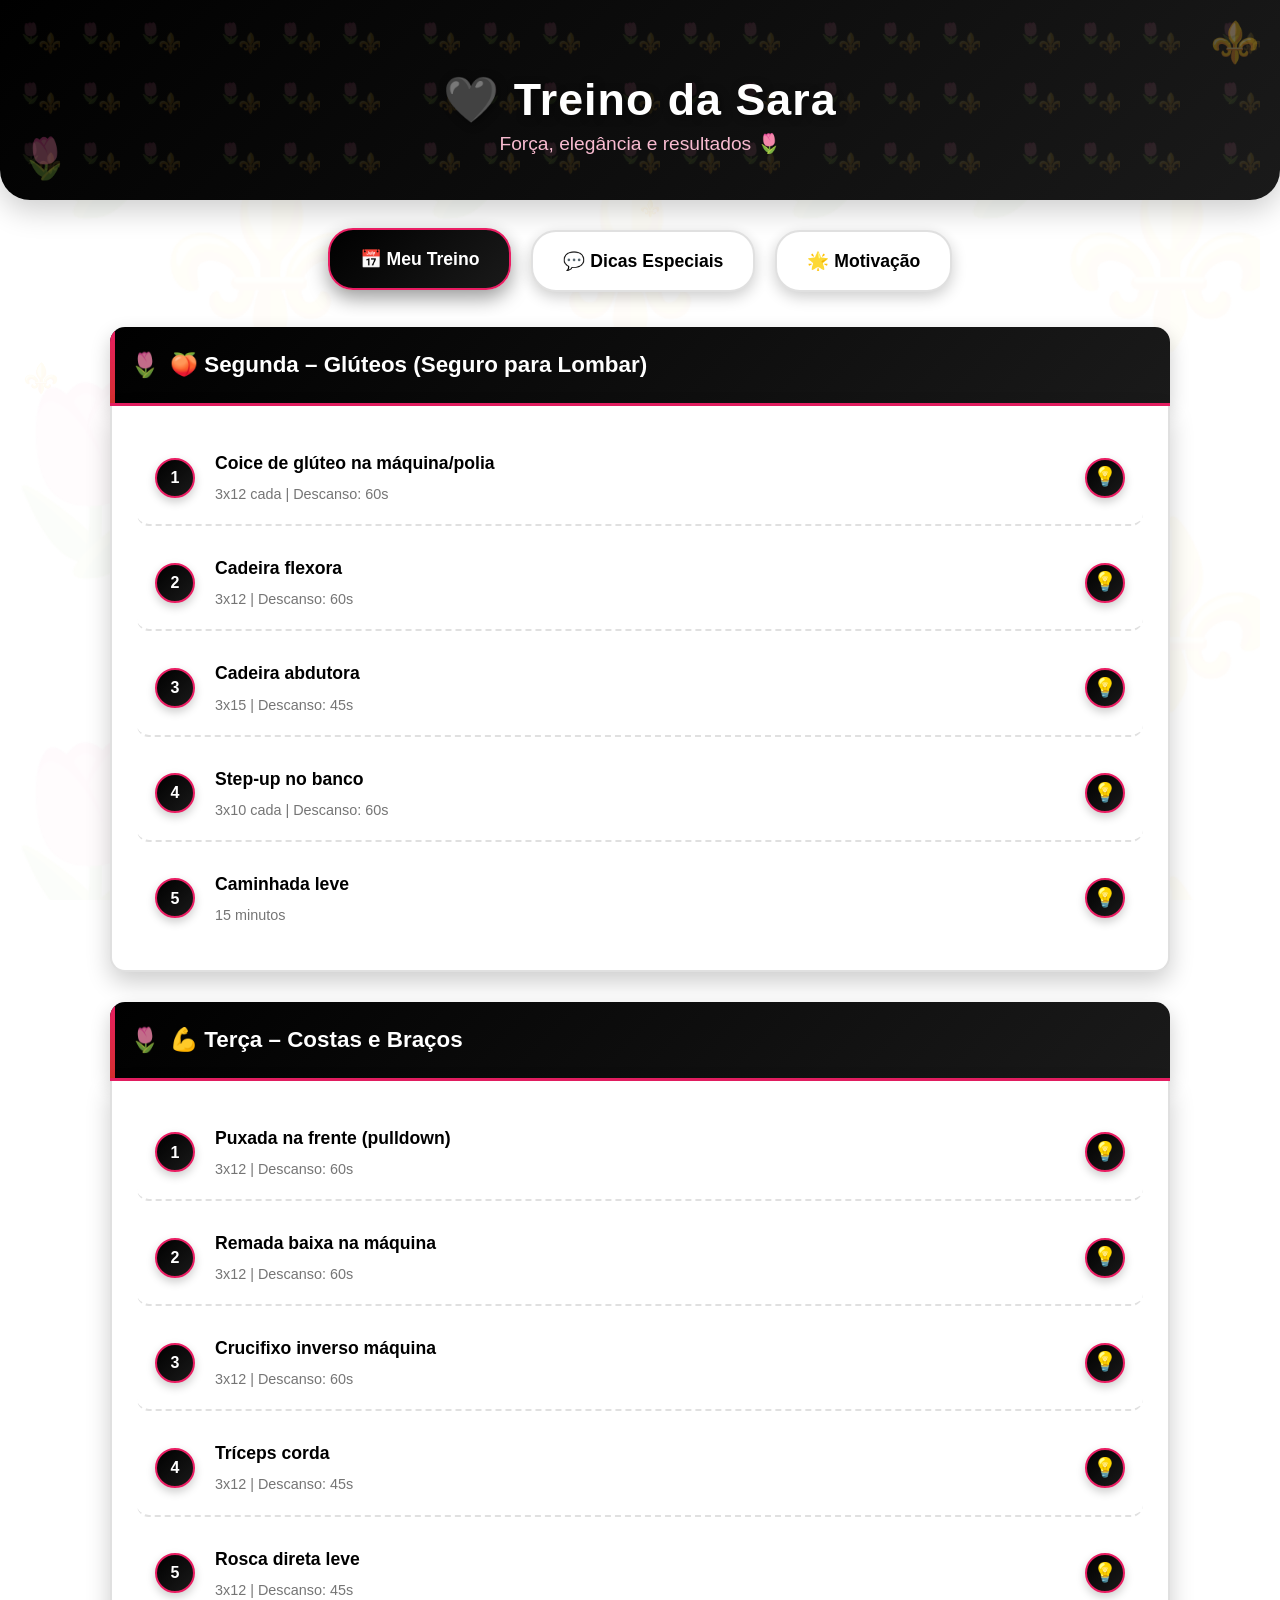
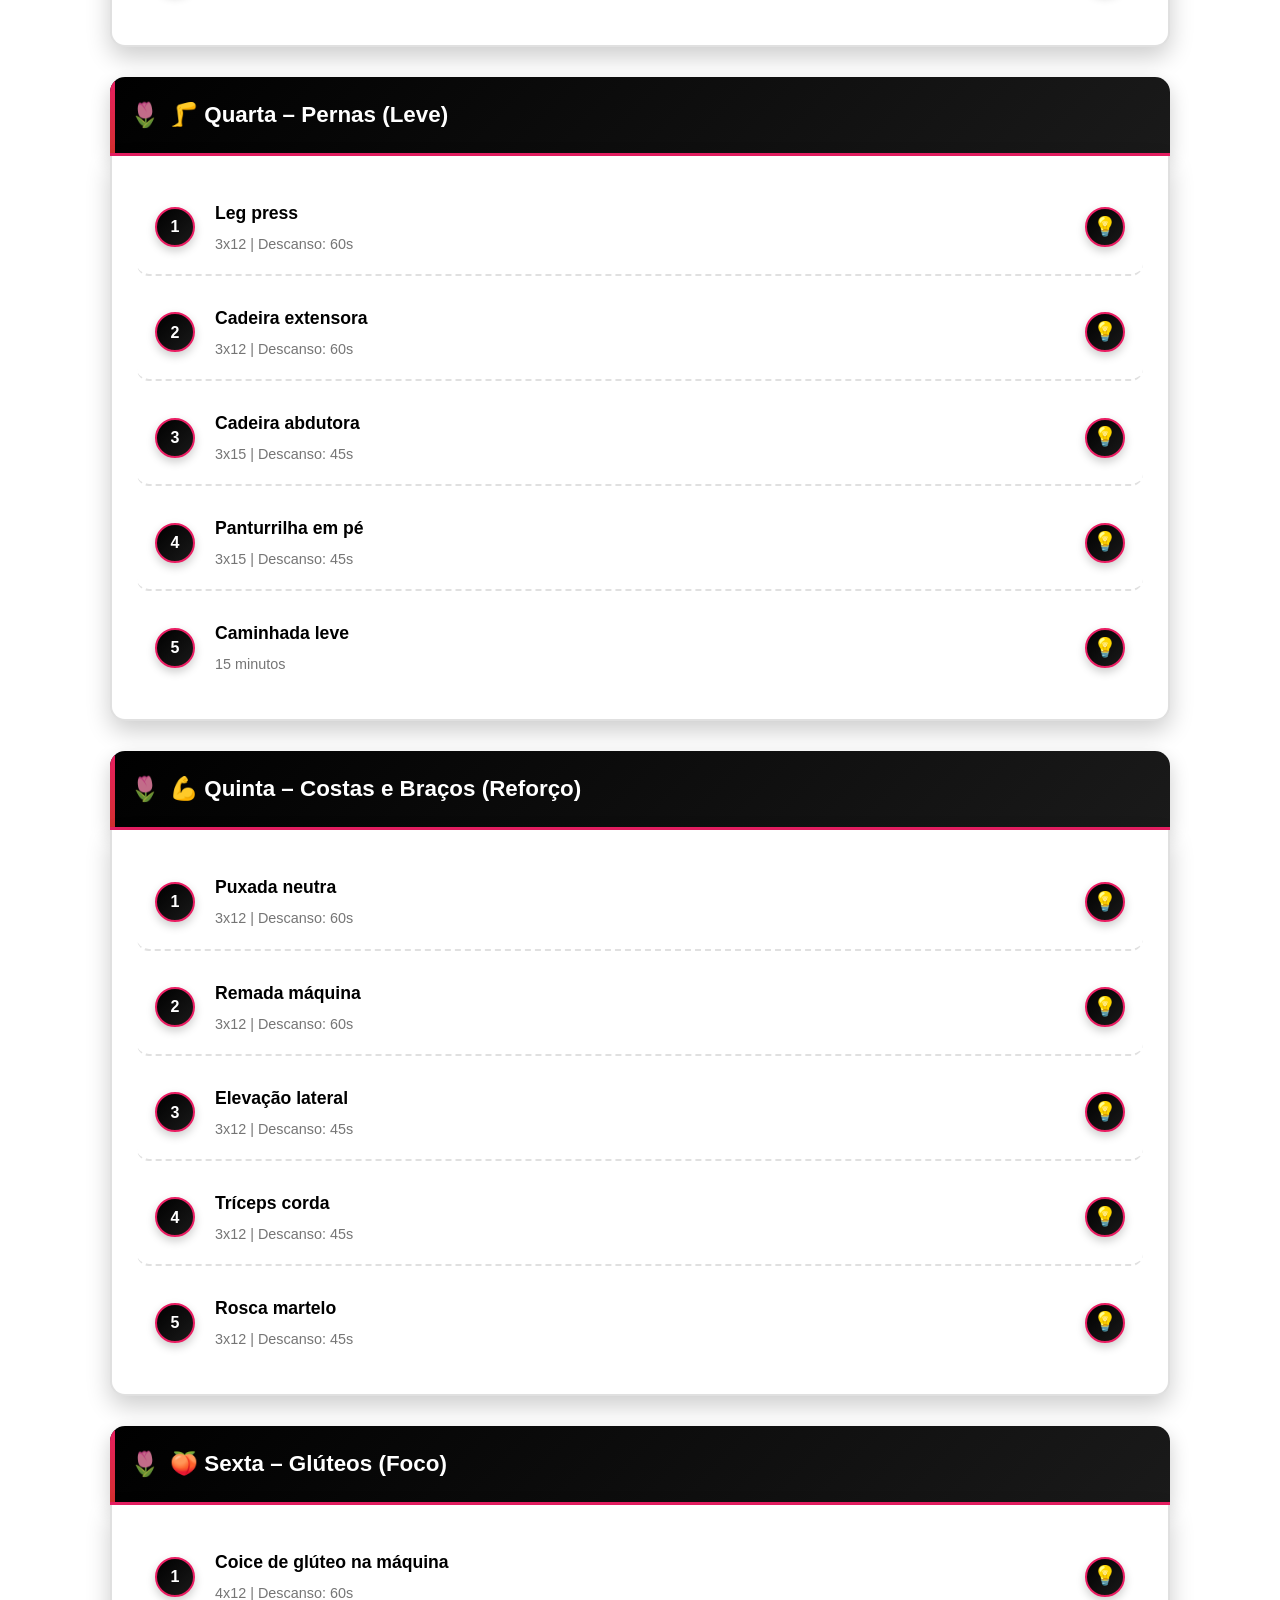
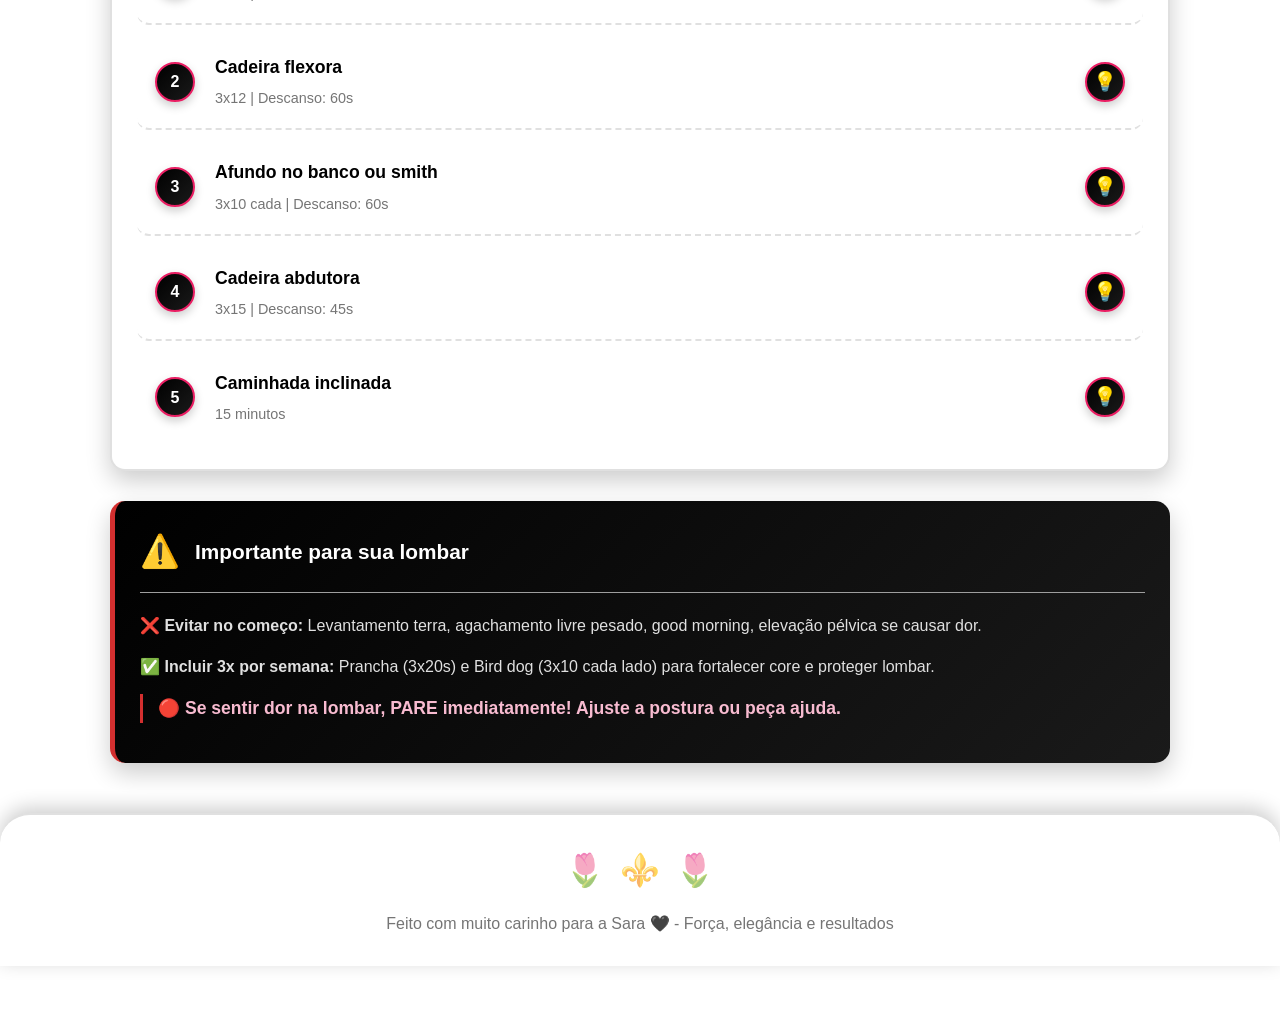
==== index.html @ 5d080634 "v" ====
<!DOCTYPE html>
<html lang="pt-br">
<head>
    <meta charset="UTF-8">
    <meta name="viewport" content="width=device-width, initial-scale=1.0, maximum-scale=1.0, user-scalable=yes">
    <title>Treino da Sara</title>
    <link rel="stylesheet" href="estilo.css">
    <link rel="manifest" href="manifest.json">
    <meta name="theme-color" content="#000000">
    <meta name="description" content="Treino personalizado para a Sara - Força, elegância e resultados">
</head>
<body class="pagina-index">
    <!-- Tela de carregamento -->
    <div id="loading-screen" class="loading">
        <div class="loading-content">
            <div class="loading-icon">🌷</div>
            <h2 class="loading-text">Carregando seu treino especial...</h2>
            <div class="loading-bar">
                <div class="loading-progress"></div>
            </div>
        </div>
    </div>

    <header>
        <div class="header-bg">
            <div class="header-overlay"></div>
            <div class="flower-decoration-left">🌷</div>
            <div class="flower-decoration-right">⚜️</div>
        </div>
        <h1>🖤 Treino da Sara</h1>
        <p class="subtitulo">Força, elegância e resultados 🌷</p>
    </header>

    <nav class="main-nav">
        <a href="index.html" class="nav-link active">📅 Meu Treino</a>
        <a href="comentarios.html" class="nav-link">💬 Dicas Especiais</a>
        <a href="motivacao.html" class="nav-link">🌟 Motivação</a>
    </nav>

    <div class="container">
        <!-- SEGUNDA - GLÚTEOS -->
        <div class="dia-treino" id="segunda">
            <div class="card-header">
                <div class="flower-small">🌷</div>
                <h2>🍑 Segunda – Glúteos (Seguro para Lombar)</h2>
            </div>
            <div class="exercicios">
                <div class="exercicio" data-exercicio="coice">
                    <span class="ordem">1</span>
                    <span class="nome">Coice de glúteo na máquina/polia<br><small>3x12 cada | Descanso: 60s</small></span>
                    <span class="dica-icon" data-dica="🔴 Empurre a perna para trás focando no glúteo. Mantenha o tronco estável e sem arquear a lombar.">💡</span>
                </div>
                <div class="exercicio" data-exercicio="flexora">
                    <span class="ordem">2</span>
                    <span class="nome">Cadeira flexora<br><small>3x12 | Descanso: 60s</small></span>
                    <span class="dica-icon" data-dica="🌷 Dobre os joelhos puxando o peso devagar. Controle na volta para sentir o posterior.">💡</span>
                </div>
                <div class="exercicio" data-exercicio="abdutora">
                    <span class="ordem">3</span>
                    <span class="nome">Cadeira abdutora<br><small>3x15 | Descanso: 45s</small></span>
                    <span class="dica-icon" data-dica="⚜️ Abra as pernas contra o peso e volte lentamente. Ótimo para o glúteo médio.">💡</span>
                </div>
                <div class="exercicio" data-exercicio="step">
                    <span class="ordem">4</span>
                    <span class="nome">Step-up no banco<br><small>3x10 cada | Descanso: 60s</small></span>
                    <span class="dica-icon" data-dica="🖤 Suba no banco com um pé, empurrando com o calcanhar. Desça com controle.">💡</span>
                </div>
                <div class="exercicio" data-exercicio="caminhada">
                    <span class="ordem">5</span>
                    <span class="nome">Caminhada leve<br><small>15 minutos</small></span>
                    <span class="dica-icon" data-dica="🌷 Caminhe em ritmo confortável para ativar circulação e finalizar o treino.">💡</span>
                </div>
            </div>
        </div>

        <!-- TERÇA - COSTAS E BRAÇOS -->
        <div class="dia-treino" id="terca">
            <div class="card-header">
                <div class="flower-small">🌷</div>
                <h2>💪 Terça – Costas e Braços</h2>
            </div>
            <div class="exercicios">
                <div class="exercicio" data-exercicio="pulldown">
                    <span class="ordem">1</span>
                    <span class="nome">Puxada na frente (pulldown)<br><small>3x12 | Descanso: 60s</small></span>
                    <span class="dica-icon" data-dica="🔴 Puxe a barra até o peito mantendo o peito aberto. Controle na subida.">💡</span>
                </div>
                <div class="exercicio" data-exercicio="remada">
                    <span class="ordem">2</span>
                    <span class="nome">Remada baixa na máquina<br><small>3x12 | Descanso: 60s</small></span>
                    <span class="dica-icon" data-dica="🌷 Puxe o cabo em direção ao abdômen mantendo as costas retas.">💡</span>
                </div>
                <div class="exercicio" data-exercicio="crucifixo">
                    <span class="ordem">3</span>
                    <span class="nome">Crucifixo inverso máquina<br><small>3x12 | Descanso: 60s</small></span>
                    <span class="dica-icon" data-dica="⚜️ Abra os braços para trás contra a máquina para ativar a parte de trás do ombro.">💡</span>
                </div>
                <div class="exercicio" data-exercicio="triceps">
                    <span class="ordem">4</span>
                    <span class="nome">Tríceps corda<br><small>3x12 | Descanso: 45s</small></span>
                    <span class="dica-icon" data-dica="🖤 Empurre a corda para baixo estendendo os braços. Cotovelos colados ao corpo.">💡</span>
                </div>
                <div class="exercicio" data-exercicio="rosca">
                    <span class="ordem">5</span>
                    <span class="nome">Rosca direta leve<br><small>3x12 | Descanso: 45s</small></span>
                    <span class="dica-icon" data-dica="🌷 Dobre os braços levantando o peso e desça devagar. Foco na contração.">💡</span>
                </div>
            </div>
        </div>

        <!-- QUARTA - PERNAS LEVE -->
        <div class="dia-treino" id="quarta">
            <div class="card-header">
                <div class="flower-small">🌷</div>
                <h2>🦵 Quarta – Pernas (Leve)</h2>
            </div>
            <div class="exercicios">
                <div class="exercicio" data-exercicio="legpress">
                    <span class="ordem">1</span>
                    <span class="nome">Leg press<br><small>3x12 | Descanso: 60s</small></span>
                    <span class="dica-icon" data-dica="🔴 Não desça até o final! Amplitude controlada protege a lombar.">💡</span>
                </div>
                <div class="exercicio" data-exercicio="extensora">
                    <span class="ordem">2</span>
                    <span class="nome">Cadeira extensora<br><small>3x12 | Descanso: 60s</small></span>
                    <span class="dica-icon" data-dica="🌷 Estenda as pernas levantando o peso e retorne devagar.">💡</span>
                </div>
                <div class="exercicio" data-exercicio="abdutora2">
                    <span class="ordem">3</span>
                    <span class="nome">Cadeira abdutora<br><small>3x15 | Descanso: 45s</small></span>
                    <span class="dica-icon" data-dica="⚜️ Reforço para glúteo médio e estabilidade do quadril.">💡</span>
                </div>
                <div class="exercicio" data-exercicio="panturrilha">
                    <span class="ordem">4</span>
                    <span class="nome">Panturrilha em pé<br><small>3x15 | Descanso: 45s</small></span>
                    <span class="dica-icon" data-dica="🖤 Suba nas pontas dos pés e desça devagar.">💡</span>
                </div>
                <div class="exercicio" data-exercicio="caminhada2">
                    <span class="ordem">5</span>
                    <span class="nome">Caminhada leve<br><small>15 minutos</small></span>
                    <span class="dica-icon" data-dica="🌷 Caminhada confortável para melhorar condicionamento.">💡</span>
                </div>
            </div>
        </div>

        <!-- QUINTA - COSTAS E BRAÇOS -->
        <div class="dia-treino" id="quinta">
            <div class="card-header">
                <div class="flower-small">🌷</div>
                <h2>💪 Quinta – Costas e Braços (Reforço)</h2>
            </div>
            <div class="exercicios">
                <div class="exercicio" data-exercicio="puxada">
                    <span class="ordem">1</span>
                    <span class="nome">Puxada neutra<br><small>3x12 | Descanso: 60s</small></span>
                    <span class="dica-icon" data-dica="🔴 Pegada neutra (palmas viradas uma para a outra). Puxe em direção ao peito.">💡</span>
                </div>
                <div class="exercicio" data-exercicio="remada2">
                    <span class="ordem">2</span>
                    <span class="nome">Remada máquina<br><small>3x12 | Descanso: 60s</small></span>
                    <span class="dica-icon" data-dica="🌷 Puxe o peso contra o peito e segure a contração por 1 segundo.">💡</span>
                </div>
                <div class="exercicio" data-exercicio="elevacao">
                    <span class="ordem">3</span>
                    <span class="nome">Elevação lateral<br><small>3x12 | Descanso: 45s</small></span>
                    <span class="dica-icon" data-dica="⚜️ Levante os braços para os lados até a altura do ombro.">💡</span>
                </div>
                <div class="exercicio" data-exercicio="triceps2">
                    <span class="ordem">4</span>
                    <span class="nome">Tríceps corda<br><small>3x12 | Descanso: 45s</small></span>
                    <span class="dica-icon" data-dica="🖤 Repetir o exercício para focar no afinamento dos braços.">💡</span>
                </div>
                <div class="exercicio" data-exercicio="martelo">
                    <span class="ordem">5</span>
                    <span class="nome">Rosca martelo<br><small>3x12 | Descanso: 45s</small></span>
                    <span class="dica-icon" data-dica="🌷 Segure os halteres como martelos (polegar para cima) e faça a rosca.">💡</span>
                </div>
            </div>
        </div>

        <!-- SEXTA - GLÚTEOS -->
        <div class="dia-treino" id="sexta">
            <div class="card-header">
                <div class="flower-small">🌷</div>
                <h2>🍑 Sexta – Glúteos (Foco)</h2>
            </div>
            <div class="exercicios">
                <div class="exercicio" data-exercicio="coice2">
                    <span class="ordem">1</span>
                    <span class="nome">Coice de glúteo na máquina<br><small>4x12 | Descanso: 60s</small></span>
                    <span class="dica-icon" data-dica="🔴 Série a mais para finalizar a semana com chave de ouro! Foco total no glúteo.">💡</span>
                </div>
                <div class="exercicio" data-exercicio="flexora2">
                    <span class="ordem">2</span>
                    <span class="nome">Cadeira flexora<br><small>3x12 | Descanso: 60s</small></span>
                    <span class="dica-icon" data-dica="🌷 Manter o trabalho de posterior para dar shape à perna.">💡</span>
                </div>
                <div class="exercicio" data-exercicio="afundo">
                    <span class="ordem">3</span>
                    <span class="nome">Afundo no banco ou smith<br><small>3x10 cada | Descanso: 60s</small></span>
                    <span class="dica-icon" data-dica="⚜️ Dê um passo à frente e desça flexionando as pernas, mantendo o tronco reto.">💡</span>
                </div>
                <div class="exercicio" data-exercicio="abdutora3">
                    <span class="ordem">4</span>
                    <span class="nome">Cadeira abdutora<br><small>3x15 | Descanso: 45s</small></span>
                    <span class="dica-icon" data-dica="🖤 Finalizar o glúteo com esse exercício de isolamento.">💡</span>
                </div>
                <div class="exercicio" data-exercicio="inclinada">
                    <span class="ordem">5</span>
                    <span class="nome">Caminhada inclinada<br><small>15 minutos</small></span>
                    <span class="dica-icon" data-dica="🌷 Caminhe na esteira com leve inclinação para ativar mais os glúteos.">💡</span>
                </div>
            </div>
        </div>

        <!-- AVISO IMPORTANTE -->
        <div class="aviso-card">
            <div class="aviso-header">
                <span class="aviso-icon">⚠️</span>
                <h3>Importante para sua lombar</h3>
            </div>
            <div class="aviso-content">
                <p><strong>❌ Evitar no começo:</strong> Levantamento terra, agachamento livre pesado, good morning, elevação pélvica se causar dor.</p>
                <p><strong>✅ Incluir 3x por semana:</strong> Prancha (3x20s) e Bird dog (3x10 cada lado) para fortalecer core e proteger lombar.</p>
                <p class="destaque">🔴 <strong>Se sentir dor na lombar, PARE imediatamente!</strong> Ajuste a postura ou peça ajuda.</p>
            </div>
        </div>
    </div>

    <footer>
        <div class="footer-flowers">
            <span>🌷</span>
            <span>⚜️</span>
            <span>🌷</span>
        </div>
        <p>Feito com muito carinho para a Sara 🖤 - Força, elegância e resultados</p>
    </footer>

    <!-- Modal para dicas -->
    <div id="dicaModal" class="modal">
        <div class="modal-content">
            <span class="close">&times;</span>
            <div class="modal-flower">🌷</div>
            <h3>💡 Dica Especial</h3>
            <p id="dicaTexto"></p>
        </div>
    </div>

    <script src="script.js"></script>
</body>
</html>
---- estilo.css ----
/* estilo.css - Tema Sara: Preto, Rosa e Vermelho com Tulipas e Lírios */
:root {
    --preto: #000000;
    --preto-suave: #1a1a1a;
    --preto-claro: #2d2d2d;
    --rosa-escuro: #c2185b;
    --rosa-medio: #e91e63;
    --rosa-claro: #f8bbd0;
    --rosa-suave: #fce4ec;
    --vermelho-escuro: #b71c1c;
    --vermelho-medio: #d32f2f;
    --vermelho-suave: #ffcdd2;
    --branco: #ffffff;
    --cinza-claro: #f5f5f5;
    --cinza-medio: #e0e0e0;
    --cinza-escuro: #9e9e9e;
    --texto: #212121;
    --texto-claro: #757575;
    --sombra-preta: rgba(0, 0, 0, 0.2);
    --sombra-rosa: rgba(233, 30, 99, 0.2);
    --sombra-vermelha: rgba(211, 47, 47, 0.2);
}

* {
    margin: 0;
    padding: 0;
    box-sizing: border-box;
    font-family: 'Segoe UI', Tahoma, Geneva, Verdana, sans-serif;
}

body {
    background-color: var(--branco);
    color: var(--texto);
    line-height: 1.6;
    padding-bottom: 60px;
    min-height: 100vh;
    position: relative;
}

/* FUNDO ESPECIAL PARA PÁGINA INDEX (Tulipas e Lírios) */
.pagina-index {
    background-image: url('data:image/svg+xml,<svg xmlns="http://www.w3.org/2000/svg" viewBox="0 0 100 100" opacity="0.03"><defs><pattern id="tulipas-lirios" x="0" y="0" width="40" height="40" patternUnits="userSpaceOnUse"><text x="10" y="20" font-size="20" fill="%23c2185b" text-anchor="middle">🌷</text><text x="30" y="35" font-size="20" fill="%23d32f2f" text-anchor="middle">⚜️</text></pattern></defs><rect width="100" height="100" fill="url(%23tulipas-lirios)"/></svg>');
    background-attachment: fixed;
}

/* FUNDO PARA PÁGINAS COMENTÁRIOS E MOTIVAÇÃO */
.pagina-comentarios, .pagina-motivacao {
    background: linear-gradient(135deg, var(--branco) 0%, var(--cinza-claro) 100%);
    position: relative;
}

.pagina-comentarios::before, .pagina-motivacao::before {
    content: '';
    position: fixed;
    top: 0;
    left: 0;
    width: 100%;
    height: 100%;
    background-image: url('data:image/svg+xml,<svg xmlns="http://www.w3.org/2000/svg" viewBox="0 0 100 100" opacity="0.02"><defs><pattern id="flores-bg" x="0" y="0" width="50" height="50" patternUnits="userSpaceOnUse"><text x="15" y="25" font-size="16" fill="%23c2185b" text-anchor="middle">🌷</text><text x="35" y="40" font-size="16" fill="%23d32f2f" text-anchor="middle">⚜️</text></pattern></defs><rect width="100" height="100" fill="url(%23flores-bg)"/></svg>');
    z-index: -1;
    pointer-events: none;
}

/* Tela de carregamento */
.loading {
    position: fixed;
    top: 0;
    left: 0;
    width: 100%;
    height: 100%;
    background: var(--preto);
    display: flex;
    justify-content: center;
    align-items: center;
    z-index: 9999;
    transition: opacity 0.5s ease;
}

.loading-content {
    text-align: center;
    max-width: 400px;
    padding: 40px 30px;
    background: var(--branco);
    border-radius: 20px;
    box-shadow: 0 20px 40px rgba(0, 0, 0, 0.3);
    margin: 20px;
    border: 2px solid var(--rosa-medio);
}

.loading-icon {
    font-size: 4rem;
    margin-bottom: 20px;
    animation: pulse 1.5s infinite;
    display: block;
    filter: drop-shadow(0 2px 4px var(--sombra-rosa));
}

.loading-text {
    color: var(--preto);
    font-size: 1.3rem;
    font-weight: 600;
    margin-bottom: 25px;
}

.loading-bar {
    width: 100%;
    height: 8px;
    background-color: var(--cinza-medio);
    border-radius: 10px;
    margin-top: 25px;
    overflow: hidden;
}

.loading-progress {
    height: 100%;
    width: 0%;
    background: linear-gradient(to right, var(--rosa-medio), var(--vermelho-medio));
    border-radius: 10px;
    animation: loading 2s ease-in-out forwards;
}

@keyframes loading {
    0% { width: 0%; }
    100% { width: 100%; }
}

@keyframes pulse {
    0% { transform: scale(1) rotate(0deg); opacity: 0.8; }
    50% { transform: scale(1.1) rotate(5deg); opacity: 1; }
    100% { transform: scale(1) rotate(0deg); opacity: 0.8; }
}

/* Header com tema preto */
header {
    position: relative;
    margin-bottom: 30px;
}

.header-bg {
    height: 200px;
    overflow: hidden;
    background: linear-gradient(135deg, var(--preto) 0%, var(--preto-suave) 100%);
    position: relative;
    border-radius: 0 0 30px 30px;
    box-shadow: 0 10px 30px var(--sombra-preta);
}

.header-overlay {
    position: absolute;
    top: 0;
    left: 0;
    width: 100%;
    height: 100%;
    background: url('data:image/svg+xml,<svg xmlns="http://www.w3.org/2000/svg" viewBox="0 0 100 100" opacity="0.1"><defs><pattern id="header-flowers" x="0" y="0" width="30" height="30" patternUnits="userSpaceOnUse"><text x="15" y="20" font-size="10" fill="%23ffffff" text-anchor="middle">🌷</text><text x="25" y="25" font-size="10" fill="%23ffffff" text-anchor="middle">⚜️</text></pattern></defs><rect width="100" height="100" fill="url(%23header-flowers)"/></svg>');
}

.flower-decoration-left {
    position: absolute;
    bottom: 10px;
    left: 20px;
    font-size: 2.5rem;
    opacity: 0.3;
    animation: floatLeft 4s ease-in-out infinite;
}

.flower-decoration-right {
    position: absolute;
    top: 10px;
    right: 20px;
    font-size: 2.5rem;
    opacity: 0.3;
    animation: floatRight 4s ease-in-out infinite;
}

@keyframes floatLeft {
    0%, 100% { transform: translateY(0) rotate(0deg); }
    50% { transform: translateY(-10px) rotate(-5deg); }
}

@keyframes floatRight {
    0%, 100% { transform: translateY(0) rotate(0deg); }
    50% { transform: translateY(-10px) rotate(5deg); }
}

h1 {
    position: absolute;
    top: 50%;
    left: 50%;
    transform: translate(-50%, -50%);
    font-size: 2.8rem;
    text-align: center;
    color: var(--branco);
    text-shadow: 2px 2px 8px rgba(0, 0, 0, 0.5);
    width: 100%;
    padding: 0 20px;
    font-weight: 700;
    letter-spacing: 1px;
}

.subtitulo {
    position: absolute;
    top: 72%;
    left: 50%;
    transform: translate(-50%, -50%);
    font-size: 1.2rem;
    text-align: center;
    color: var(--rosa-claro);
    width: 100%;
    padding: 0 20px;
    font-weight: 500;
}

/* Navegação */
.main-nav {
    display: flex;
    justify-content: center;
    margin-bottom: 35px;
    padding: 0 20px;
    gap: 20px;
    flex-wrap: wrap;
}

.nav-link {
    background: var(--branco);
    color: var(--preto);
    padding: 15px 30px;
    border-radius: 25px;
    text-decoration: none;
    font-weight: 600;
    transition: all 0.3s ease;
    border: 2px solid var(--cinza-medio);
    box-shadow: 0 5px 15px var(--sombra-preta);
    position: relative;
    overflow: hidden;
    font-size: 1.1rem;
}

.nav-link::before {
    content: '';
    position: absolute;
    top: 0;
    left: -100%;
    width: 100%;
    height: 100%;
    background: linear-gradient(90deg, transparent, var(--rosa-claro), transparent);
    transition: left 0.6s;
}

.nav-link:hover::before {
    left: 100%;
}

.nav-link.active {
    background: linear-gradient(135deg, var(--preto), var(--preto-suave));
    color: var(--branco);
    border-color: var(--rosa-medio);
    box-shadow: 0 8px 20px rgba(0, 0, 0, 0.4);
    transform: translateY(-2px);
}

.nav-link:hover {
    transform: translateY(-3px);
    box-shadow: 0 10px 25px rgba(0, 0, 0, 0.3);
    border-color: var(--rosa-medio);
}

/* Container */
.container {
    max-width: 1100px;
    margin: 0 auto;
    padding: 0 20px;
}

.dia-treino {
    margin-bottom: 30px;
    animation: fadeInUp 0.6s ease;
}

@keyframes fadeInUp {
    from {
        opacity: 0;
        transform: translateY(20px);
    }
    to {
        opacity: 1;
        transform: translateY(0);
    }
}

/* Cards com tema preto/rosa/vermelho */
.card-header {
    background: linear-gradient(135deg, var(--preto), var(--preto-suave));
    color: var(--branco);
    padding: 20px 20px 20px 60px;
    border-radius: 15px 15px 0 0;
    margin-bottom: 0;
    box-shadow: 0 8px 20px var(--sombra-preta);
    border-bottom: 3px solid var(--rosa-medio);
    position: relative;
    overflow: hidden;
}

.card-header::after {
    content: '';
    position: absolute;
    top: 0;
    left: 0;
    width: 5px;
    height: 100%;
    background: linear-gradient(to bottom, var(--rosa-medio), var(--vermelho-medio));
}

.flower-small {
    position: absolute;
    left: 20px;
    top: 50%;
    transform: translateY(-50%);
    font-size: 1.5rem;
    opacity: 0.8;
}

.card-header h2 {
    margin: 0;
    font-size: 1.4rem;
    font-weight: 700;
    color: var(--branco);
}

.exercicios {
    background: var(--branco);
    border-radius: 0 0 15px 15px;
    padding: 25px;
    box-shadow: 0 10px 25px var(--sombra-preta);
    border: 2px solid var(--cinza-medio);
    border-top: none;
    position: relative;
}

/* Exercícios */
.exercicio {
    display: flex;
    align-items: center;
    padding: 18px;
    border-bottom: 2px dashed var(--cinza-medio);
    cursor: pointer;
    transition: all 0.3s ease;
    border-radius: 12px;
    margin-bottom: 10px;
    background: var(--branco);
    position: relative;
}

.exercicio:hover {
    background: var(--cinza-claro);
    transform: translateX(8px);
    border-left: 4px solid var(--rosa-medio);
    box-shadow: 0 5px 15px var(--sombra-rosa);
}

.exercicio:last-child {
    border-bottom: none;
    margin-bottom: 0;
}

.ordem {
    background: linear-gradient(135deg, var(--preto), var(--preto-suave));
    color: var(--branco);
    width: 40px;
    height: 40px;
    border-radius: 50%;
    display: flex;
    justify-content: center;
    align-items: center;
    font-weight: bold;
    margin-right: 20px;
    flex-shrink: 0;
    font-size: 1rem;
    box-shadow: 0 4px 10px var(--sombra-preta);
    border: 2px solid var(--rosa-medio);
}

.nome {
    flex: 1;
    font-weight: 600;
    font-size: 1.1rem;
    color: var(--preto);
}

.nome small {
    color: var(--texto-claro);
    font-size: 0.9rem;
    display: block;
    margin-top: 6px;
    font-weight: 400;
}

.dica-icon {
    background: linear-gradient(135deg, var(--preto), var(--preto-suave));
    color: var(--branco);
    width: 40px;
    height: 40px;
    border-radius: 50%;
    display: flex;
    justify-content: center;
    align-items: center;
    margin-left: 15px;
    cursor: pointer;
    flex-shrink: 0;
    transition: all 0.3s ease;
    font-size: 1.2rem;
    box-shadow: 0 4px 10px var(--sombra-preta);
    border: 2px solid var(--rosa-medio);
}

.dica-icon:hover {
    background: var(--rosa-medio);
    color: var(--preto);
    transform: scale(1.1) rotate(8deg);
    box-shadow: 0 6px 15px var(--sombra-rosa);
}

/* Exercícios completos */
.exercicio.completo {
    background: linear-gradient(135deg, var(--rosa-suave), var(--cinza-claro));
    border-left: 4px solid var(--vermelho-medio);
    opacity: 0.9;
}

.exercicio.completo .ordem {
    background: linear-gradient(135deg, var(--rosa-medio), var(--vermelho-medio));
    border-color: var(--branco);
}

/* AVISO CARD */
.aviso-card {
    background: linear-gradient(135deg, var(--preto), var(--preto-suave));
    border-radius: 15px;
    padding: 25px;
    margin: 30px 0;
    box-shadow: 0 10px 25px var(--sombra-preta);
    border-left: 5px solid var(--vermelho-medio);
    color: var(--branco);
}

.aviso-header {
    display: flex;
    align-items: center;
    gap: 15px;
    margin-bottom: 20px;
    border-bottom: 1px solid var(--cinza-escuro);
    padding-bottom: 15px;
}

.aviso-icon {
    font-size: 2rem;
}

.aviso-header h3 {
    color: var(--branco);
    margin: 0;
    font-size: 1.3rem;
}

.aviso-content p {
    margin-bottom: 15px;
    color: var(--cinza-medio);
}

.aviso-content .destaque {
    color: var(--rosa-claro);
    font-weight: 600;
    font-size: 1.1rem;
    border-left: 3px solid var(--vermelho-medio);
    padding-left: 15px;
}

/* Comentários */
.comentarios-lista {
    padding: 20px;
}

.comentario-item {
    padding: 25px;
    border-bottom: 1px solid var(--cinza-medio);
    background: var(--branco);
    border-radius: 12px;
    margin-bottom: 20px;
    border-left: 4px solid var(--rosa-medio);
    transition: transform 0.3s ease, box-shadow 0.3s ease;
    box-shadow: 0 3px 10px var(--sombra-preta);
}

.comentario-item:hover {
    transform: translateY(-3px);
    box-shadow: 0 8px 20px var(--sombra-rosa);
}

.comentario-item:last-child {
    margin-bottom: 0;
}

.comentario-item h3 {
    color: var(--preto);
    margin-bottom: 15px;
    font-size: 1.3rem;
    font-weight: 700;
    border-bottom: 2px solid var(--rosa-claro);
    padding-bottom: 8px;
}

.comentario-item p {
    line-height: 1.7;
    color: var(--texto);
    font-size: 1rem;
}

.comentario-item p strong {
    color: var(--vermelho-medio);
}

.comentario-item em {
    color: var(--rosa-escuro);
    font-style: italic;
    display: block;
    margin-top: 10px;
}

/* ===== MOTIVAÇÃO ===== */
.motivacao-grid {
    display: grid;
    grid-template-columns: repeat(auto-fit, minmax(300px, 1fr));
    gap: 25px;
    margin-bottom: 40px;
}

.motivacao-card {
    background: linear-gradient(135deg, var(--branco), var(--cinza-claro));
    border-radius: 20px;
    padding: 30px 25px;
    box-shadow: 0 10px 25px var(--sombra-preta);
    border: 2px solid var(--cinza-medio);
    position: relative;
    transition: all 0.3s ease;
    overflow: hidden;
    border-top: 5px solid var(--rosa-medio);
}

.motivacao-card:hover {
    transform: translateY(-8px);
    box-shadow: 0 15px 30px var(--sombra-rosa);
    border-color: var(--rosa-medio);
}

.card-destaque {
    border-top: 5px solid var(--vermelho-medio);
    background: linear-gradient(135deg, var(--cinza-claro), var(--branco));
}

.card-icon {
    font-size: 3rem;
    text-align: center;
    margin-bottom: 20px;
    opacity: 0.9;
}

.motivacao-content {
    text-align: center;
    position: relative;
}

.motivacao-content h3 {
    color: var(--preto);
    margin-bottom: 15px;
    font-size: 1.4rem;
    font-weight: 700;
}

.motivacao-content p {
    color: var(--texto);
    line-height: 1.7;
    font-size: 1rem;
    margin-bottom: 20px;
}

.motivacao-flower {
    font-size: 1.8rem;
    opacity: 0.7;
    animation: gentlePulse 3s ease-in-out infinite;
}

@keyframes gentlePulse {
    0%, 100% { transform: scale(1) rotate(0deg); opacity: 0.7; }
    50% { transform: scale(1.1) rotate(5deg); opacity: 1; }
}

/* Frase do Dia */
.frase-diaria {
    background: linear-gradient(135deg, var(--preto), var(--preto-suave));
    border-radius: 20px;
    margin-bottom: 40px;
    box-shadow: 0 10px 30px var(--sombra-preta);
    overflow: hidden;
}

.frase-header {
    background: rgba(255, 255, 255, 0.1);
    padding: 20px;
    position: relative;
    display: flex;
    align-items: center;
    gap: 15px;
    border-bottom: 1px solid var(--cinza-escuro);
}

.frase-header h2 {
    color: var(--branco);
    margin: 0;
    font-size: 1.5rem;
    font-weight: 700;
}

.frase-content {
    padding: 40px 30px;
    text-align: center;
}

#fraseAtual {
    color: var(--branco);
    font-size: 1.4rem;
    font-weight: 500;
    line-height: 1.6;
    margin-bottom: 25px;
    text-shadow: 0 2px 4px rgba(0, 0, 0, 0.3);
    font-style: italic;
}

.btn-nova-frase {
    background: linear-gradient(135deg, var(--rosa-medio), var(--vermelho-medio));
    color: var(--branco);
    border: none;
    padding: 12px 25px;
    border-radius: 25px;
    font-weight: 600;
    font-size: 1rem;
    cursor: pointer;
    transition: all 0.3s ease;
    box-shadow: 0 4px 15px rgba(0, 0, 0, 0.3);
}

.btn-nova-frase:hover {
    transform: translateY(-2px);
    box-shadow: 0 6px 20px rgba(0, 0, 0, 0.4);
    background: linear-gradient(135deg, var(--vermelho-medio), var(--rosa-medio));
}

/* Contador Motivacional */
.contador-motivacional {
    background: var(--branco);
    border-radius: 20px;
    padding: 30px;
    box-shadow: 0 10px 25px var(--sombra-preta);
    border: 2px solid var(--cinza-medio);
    margin-bottom: 30px;
}

.contador-header {
    display: flex;
    align-items: center;
    gap: 15px;
    margin-bottom: 30px;
    padding-bottom: 15px;
    border-bottom: 2px solid var(--rosa-claro);
}

.contador-header h2 {
    color: var(--preto);
    margin: 0;
    font-size: 1.5rem;
    font-weight: 700;
}

.contador-content {
    display: grid;
    grid-template-columns: repeat(auto-fit, minmax(180px, 1fr));
    gap: 20px;
}

.contador-item {
    text-align: center;
    padding: 20px;
    background: var(--cinza-claro);
    border-radius: 15px;
    border: 1px solid var(--cinza-medio);
}

.contador-numero {
    display: block;
    font-size: 2.5rem;
    font-weight: 800;
    color: var(--vermelho-medio);
    margin-bottom: 8px;
}

.contador-texto {
    color: var(--texto-claro);
    font-weight: 500;
    font-size: 0.95rem;
}

/* Lembrete Especial */
.lembrete-card {
    background: linear-gradient(135deg, var(--branco), var(--cinza-claro));
    border-radius: 20px;
    padding: 30px;
    box-shadow: 0 10px 25px var(--sombra-preta);
    border: 2px solid var(--rosa-medio);
    margin: 40px 0;
    text-align: center;
}

.lembrete-header {
    display: flex;
    justify-content: center;
    gap: 20px;
    margin-bottom: 20px;
    font-size: 2rem;
}

.lembrete-content h3 {
    color: var(--preto);
    margin-bottom: 15px;
    font-size: 1.5rem;
}

.lembrete-content p {
    color: var(--texto);
    line-height: 1.8;
    font-size: 1.1rem;
    max-width: 800px;
    margin: 0 auto 15px;
}

.lembrete-assinatura {
    color: var(--rosa-escuro);
    font-style: italic;
    margin-top: 20px;
}

/* Modal */
.modal {
    display: none;
    position: fixed;
    z-index: 1000;
    left: 0;
    top: 0;
    width: 100%;
    height: 100%;
    background-color: rgba(0, 0, 0, 0.7);
    backdrop-filter: blur(5px);
}

.modal-content {
    background: linear-gradient(135deg, var(--branco), var(--cinza-claro));
    margin: 10% auto;
    padding: 30px;
    border: 3px solid var(--rosa-medio);
    border-radius: 20px;
    width: 90%;
    max-width: 500px;
    position: relative;
    box-shadow: 0 15px 40px rgba(0, 0, 0, 0.4);
    animation: modalSlideIn 0.3s ease;
}

@keyframes modalSlideIn {
    from {
        opacity: 0;
        transform: translateY(-50px) scale(0.9);
    }
    to {
        opacity: 1;
        transform: translateY(0) scale(1);
    }
}

.close {
    color: var(--cinza-escuro);
    float: right;
    font-size: 32px;
    font-weight: bold;
    cursor: pointer;
    line-height: 1;
    transition: color 0.3s ease;
    position: absolute;
    top: 15px;
    right: 20px;
}

.close:hover {
    color: var(--vermelho-medio);
}

.modal-flower {
    font-size: 2.5rem;
    text-align: center;
    margin-bottom: 15px;
    opacity: 0.8;
}

#dicaTexto {
    margin-top: 15px;
    line-height: 1.6;
    color: var(--texto);
    font-size: 1.1rem;
    padding: 15px;
    background: var(--branco);
    border-radius: 12px;
    border-left: 4px solid var(--rosa-medio);
    box-shadow: 0 3px 10px var(--sombra-rosa);
}

/* Footer */
footer {
    text-align: center;
    padding: 30px;
    margin-top: 50px;
    color: var(--texto-claro);
    font-weight: 500;
    border-top: 2px solid var(--cinza-medio);
    background: var(--branco);
    border-radius: 30px 30px 0 0;
    box-shadow: 0 -5px 20px var(--sombra-preta);
    position: relative;
}

.footer-flowers {
    display: flex;
    justify-content: center;
    gap: 15px;
    margin-bottom: 15px;
    font-size: 2rem;
    opacity: 0.7;
    animation: gentlePulse 4s ease-in-out infinite;
}

/* Scrollbar personalizada */
::-webkit-scrollbar {
    width: 10px;
}

::-webkit-scrollbar-track {
    background: var(--cinza-claro);
}

::-webkit-scrollbar-thumb {
    background: linear-gradient(135deg, var(--preto), var(--preto-suave));
    border-radius: 5px;
}

::-webkit-scrollbar-thumb:hover {
    background: linear-gradient(135deg, var(--rosa-medio), var(--vermelho-medio));
}

/* Seleção de texto */
::selection {
    background: var(--rosa-medio);
    color: var(--branco);
}

::-moz-selection {
    background: var(--rosa-medio);
    color: var(--branco);
}

/* ===== RESPONSIVIDADE ===== */
@media (max-width: 768px) {
    .header-bg {
        height: 160px;
    }
    
    h1 {
        font-size: 2.2rem;
    }
    
    .subtitulo {
        font-size: 1rem;
        top: 75%;
    }
    
    .main-nav {
        flex-direction: column;
        align-items: center;
        gap: 12px;
    }
    
    .nav-link {
        width: 90%;
        text-align: center;
        padding: 12px 20px;
        font-size: 1rem;
    }
    
    .exercicio {
        flex-direction: column;
        align-items: flex-start;
        padding: 15px;
    }
    
    .ordem {
        margin-bottom: 10px;
        width: 35px;
        height: 35px;
        font-size: 0.9rem;
    }
    
    .nome {
        font-size: 1rem;
        margin-bottom: 10px;
    }
    
    .dica-icon {
        align-self: flex-end;
        margin-top: 5px;
        width: 35px;
        height: 35px;
    }
    
    .card-header {
        padding: 15px 15px 15px 50px;
    }
    
    .card-header h2 {
        font-size: 1.2rem;
    }
    
    .flower-small {
        left: 15px;
        font-size: 1.3rem;
    }
    
    .flower-decoration-left, .flower-decoration-right {
        font-size: 2rem;
    }
    
    .motivacao-grid {
        grid-template-columns: 1fr;
    }
    
    .frase-content {
        padding: 30px 20px;
    }
    
    #fraseAtual {
        font-size: 1.2rem;
    }
    
    .contador-content {
        grid-template-columns: 1fr;
    }
    
    .contador-numero {
        font-size: 2rem;
    }
    
    .modal-content {
        width: 95%;
        margin: 20% auto;
        padding: 20px;
    }
    
    .loading-content {
        padding: 30px 20px;
        margin: 15px;
    }
    
    .loading-icon {
        font-size: 3rem;
    }
    
    .comentario-item {
        padding: 20px;
    }
    
    .comentario-item h3 {
        font-size: 1.2rem;
    }
    
    .aviso-card {
        padding: 20px;
    }
    
    .aviso-header h3 {
        font-size: 1.2rem;
    }
}

@media (max-width: 480px) {
    .header-bg {
        height: 140px;
    }
    
    h1 {
        font-size: 1.8rem;
    }
    
    .subtitulo {
        font-size: 0.9rem;
        top: 78%;
    }
    
    .nav-link {
        padding: 10px 15px;
        font-size: 0.95rem;
    }
    
    .ordem {
        width: 30px;
        height: 30px;
        font-size: 0.8rem;
    }
    
    .dica-icon {
        width: 30px;
        height: 30px;
        font-size: 1rem;
    }
    
    .card-header h2 {
        font-size: 1.1rem;
    }
    
    .motivacao-card {
        padding: 25px 20px;
    }
    
    .motivacao-content h3 {
        font-size: 1.3rem;
    }
    
    .btn-nova-frase {
        padding: 10px 20px;
        font-size: 0.95rem;
    }
    
    .contador-item {
        padding: 15px;
    }
    
    .contador-numero {
        font-size: 1.8rem;
    }
    
    .lembrete-content p {
        font-size: 1rem;
    }
}
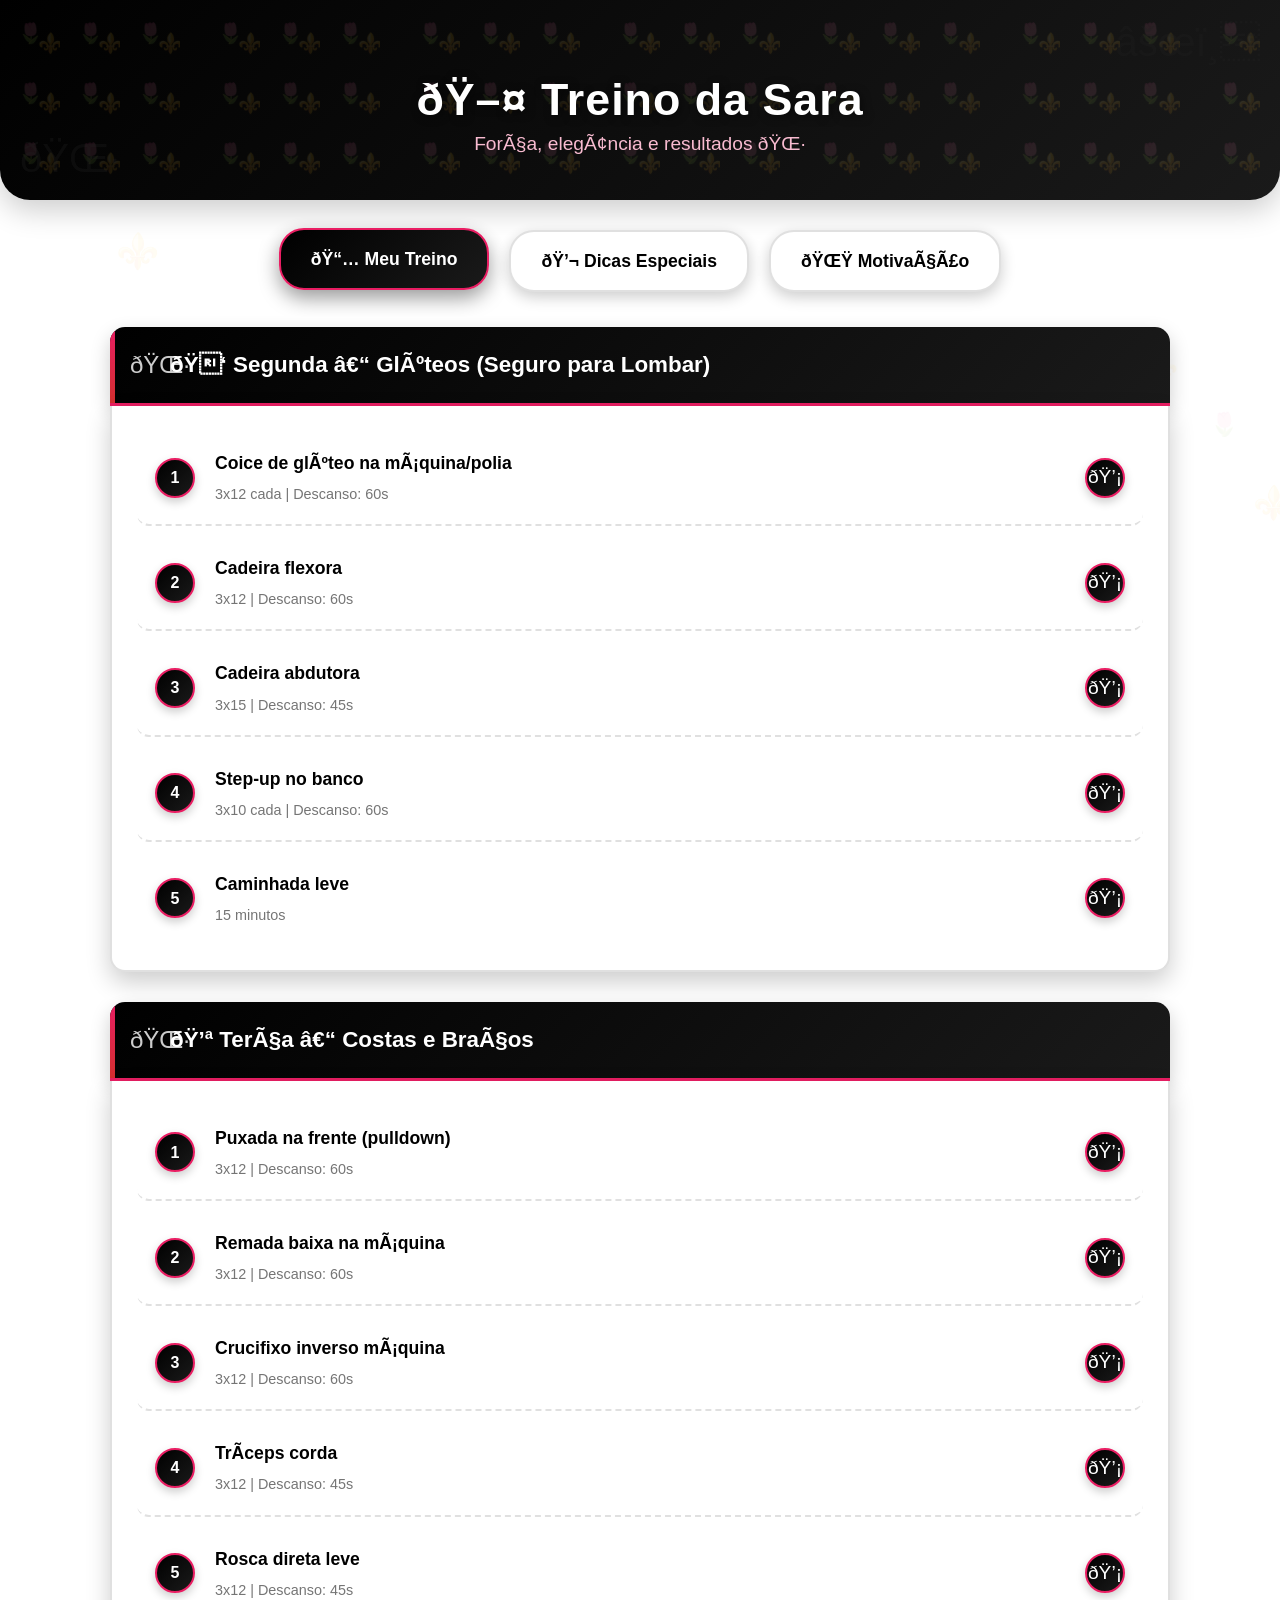
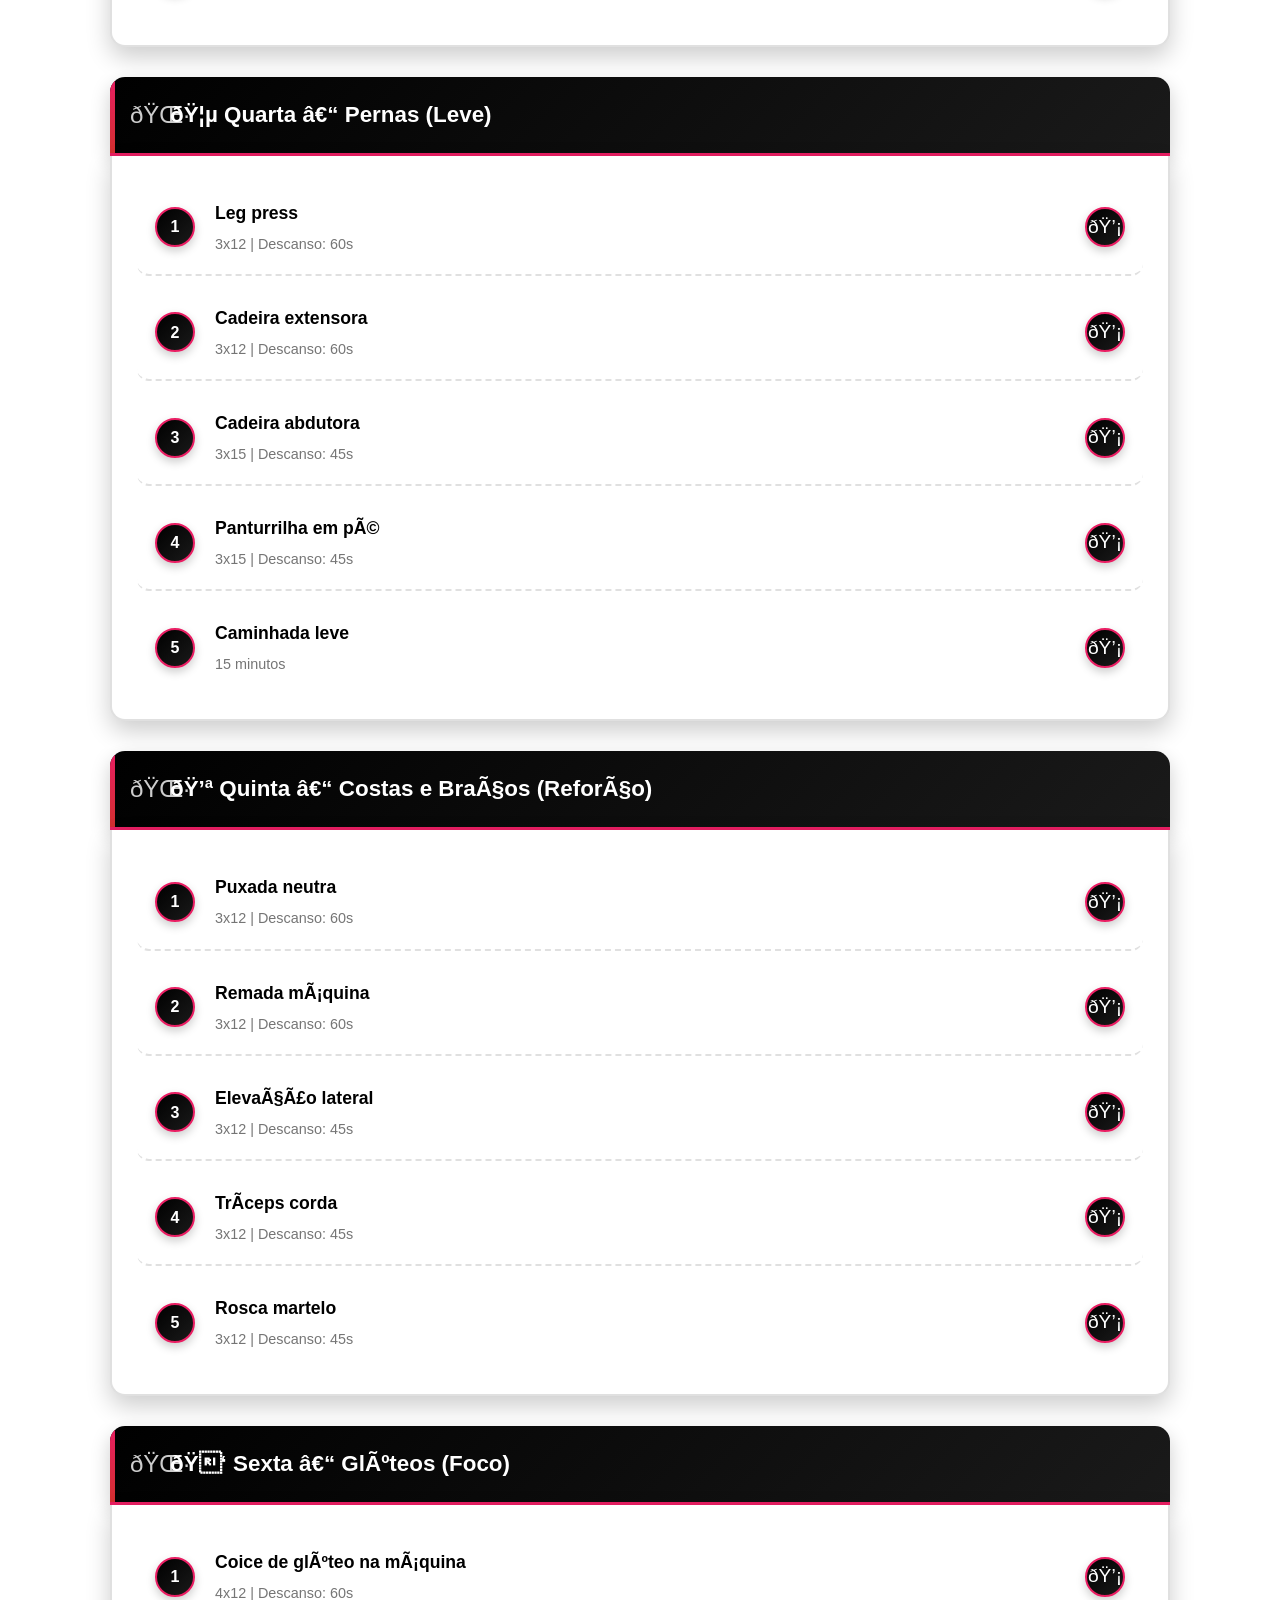
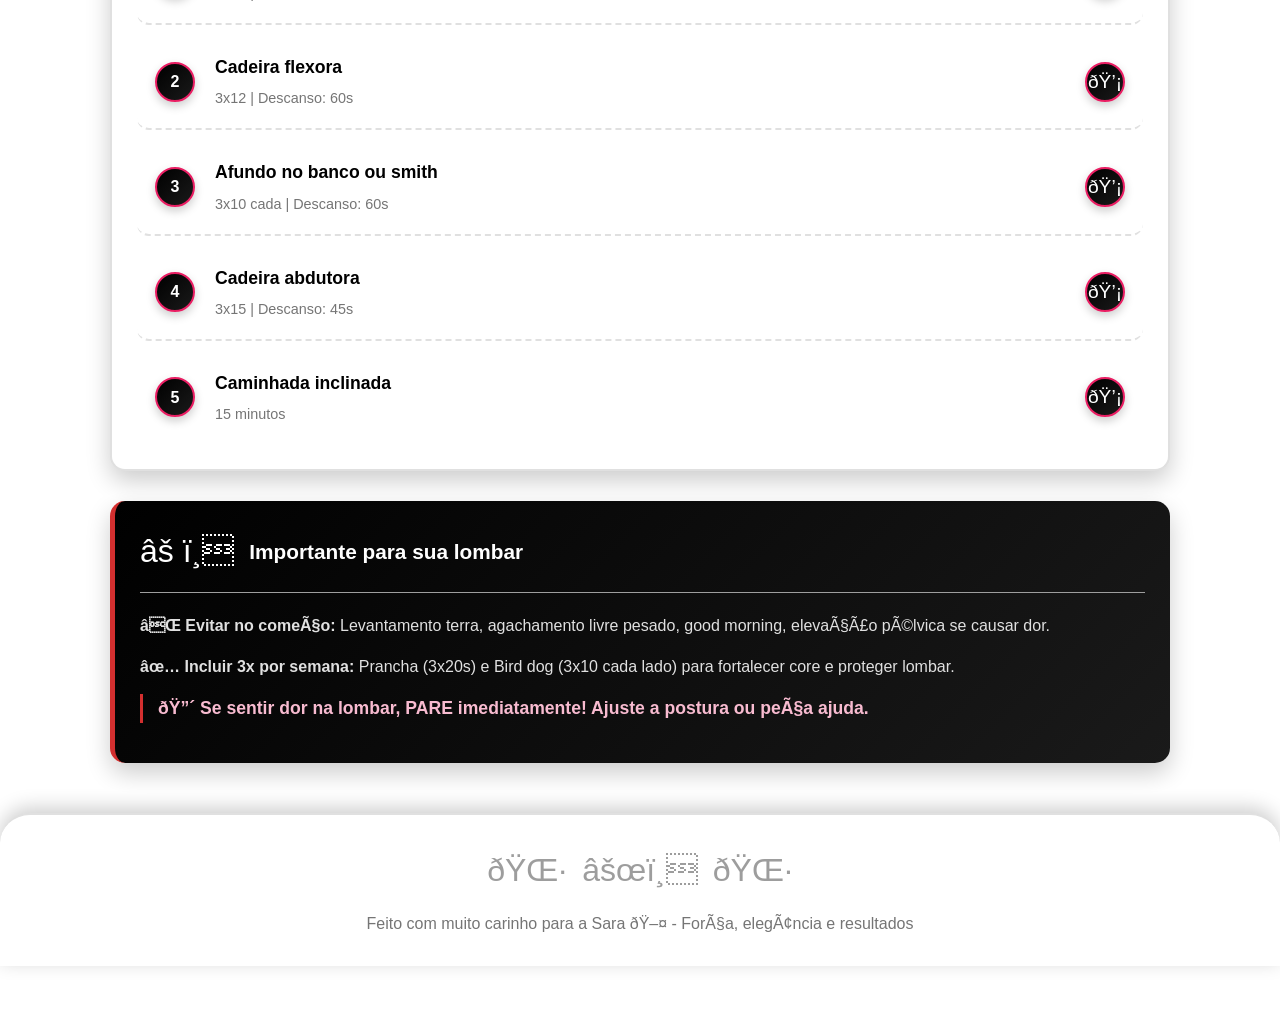
==== commit 8f009e42: "Update index.html" ====
--- a/index.html
+++ b/index.html
@@ -1,6 +1,9 @@
 <!DOCTYPE html>
 <html lang="pt-br">
 <head>
+    <link rel="apple-touch-icon" href="/Treino_Sarah/icons/icon-192x192.png">
+    <link rel="icon" type="image/png" sizes="192x192" href="/Treino_Sarah/icons/icon-192x192.png">
+    <link rel="icon" type="image/png" sizes="512x512" href="/Treino_Sarah/icons/icon-512x512.png"
     <meta charset="UTF-8">
     <meta name="viewport" content="width=device-width, initial-scale=1.0, maximum-scale=1.0, user-scalable=yes">
     <title>Treino da Sara</title>
@@ -248,4 +251,5 @@
 
     <script src="script.js"></script>
 </body>
-</html>+
+</html>
--- a/estilo.css
+++ b/estilo.css
@@ -37,10 +37,29 @@
     position: relative;
 }
 
-/* FUNDO ESPECIAL PARA PÁGINA INDEX (Tulipas e Lírios) */
+/* FUNDO COM IMAGENS REAIS PARA PÁGINA INDEX */
 .pagina-index {
-    background-image: url('data:image/svg+xml,<svg xmlns="http://www.w3.org/2000/svg" viewBox="0 0 100 100" opacity="0.03"><defs><pattern id="tulipas-lirios" x="0" y="0" width="40" height="40" patternUnits="userSpaceOnUse"><text x="10" y="20" font-size="20" fill="%23c2185b" text-anchor="middle">🌷</text><text x="30" y="35" font-size="20" fill="%23d32f2f" text-anchor="middle">⚜️</text></pattern></defs><rect width="100" height="100" fill="url(%23tulipas-lirios)"/></svg>');
+    background-image: url('imagens/tulipas-bg.jpg'), url('imagens/lirios-bg.jpg');
+    background-position: center, center;
+    background-repeat: repeat, repeat;
+    background-size: 300px, 300px;
+    background-blend-mode: overlay;
     background-attachment: fixed;
+    background-color: var(--branco);
+    position: relative;
+}
+
+/* Overlay escuro para as imagens não atrapalharem a leitura */
+.pagina-index::before {
+    content: '';
+    position: fixed;
+    top: 0;
+    left: 0;
+    width: 100%;
+    height: 100%;
+    background-color: rgba(255, 255, 255, 0.92);
+    z-index: -1;
+    pointer-events: none;
 }
 
 /* FUNDO PARA PÁGINAS COMENTÁRIOS E MOTIVAÇÃO */
@@ -56,7 +75,12 @@
     left: 0;
     width: 100%;
     height: 100%;
-    background-image: url('data:image/svg+xml,<svg xmlns="http://www.w3.org/2000/svg" viewBox="0 0 100 100" opacity="0.02"><defs><pattern id="flores-bg" x="0" y="0" width="50" height="50" patternUnits="userSpaceOnUse"><text x="15" y="25" font-size="16" fill="%23c2185b" text-anchor="middle">🌷</text><text x="35" y="40" font-size="16" fill="%23d32f2f" text-anchor="middle">⚜️</text></pattern></defs><rect width="100" height="100" fill="url(%23flores-bg)"/></svg>');
+    background-image: url('imagens/tulipas-bg.jpg'), url('imagens/lirios-bg.jpg');
+    background-position: center, center;
+    background-repeat: repeat, repeat;
+    background-size: 200px, 200px;
+    background-blend-mode: overlay;
+    opacity: 0.08;
     z-index: -1;
     pointer-events: none;
 }
@@ -1053,4 +1077,4 @@
     .lembrete-content p {
         font-size: 1rem;
     }
-}+}
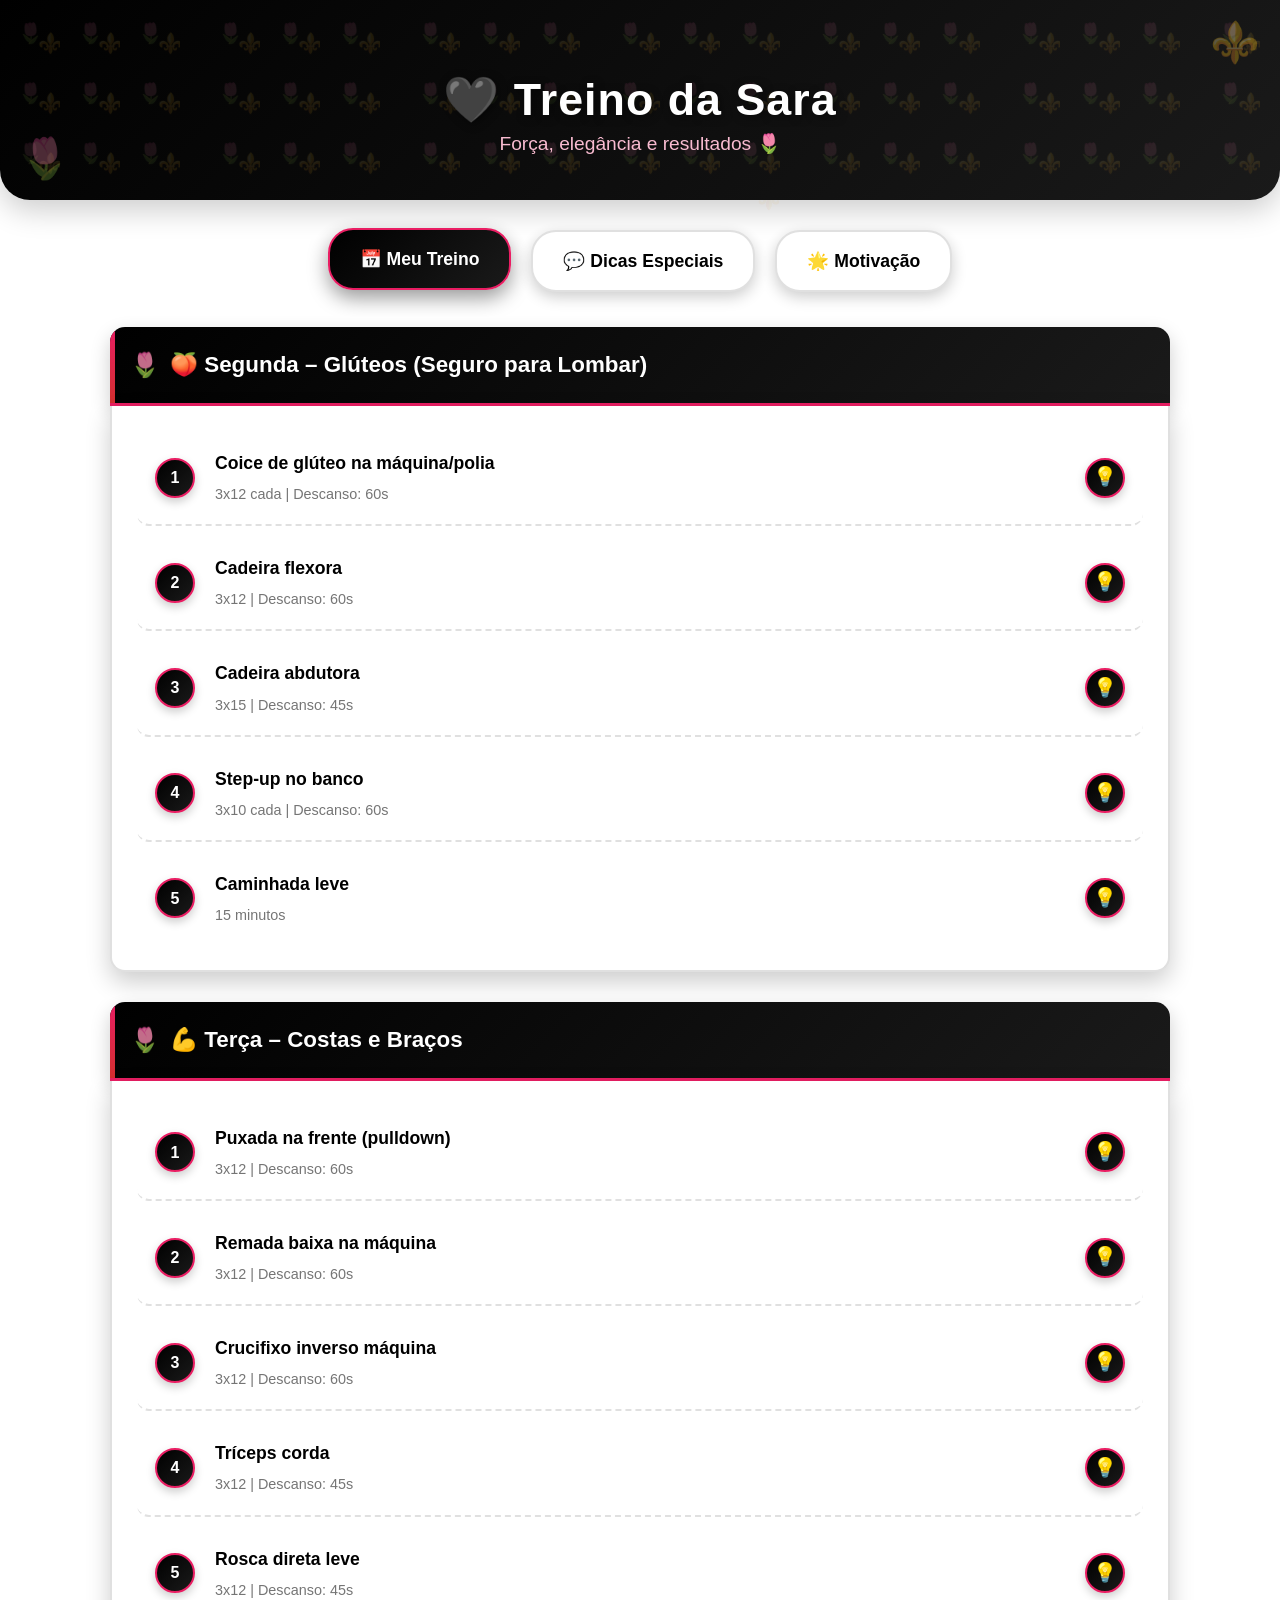
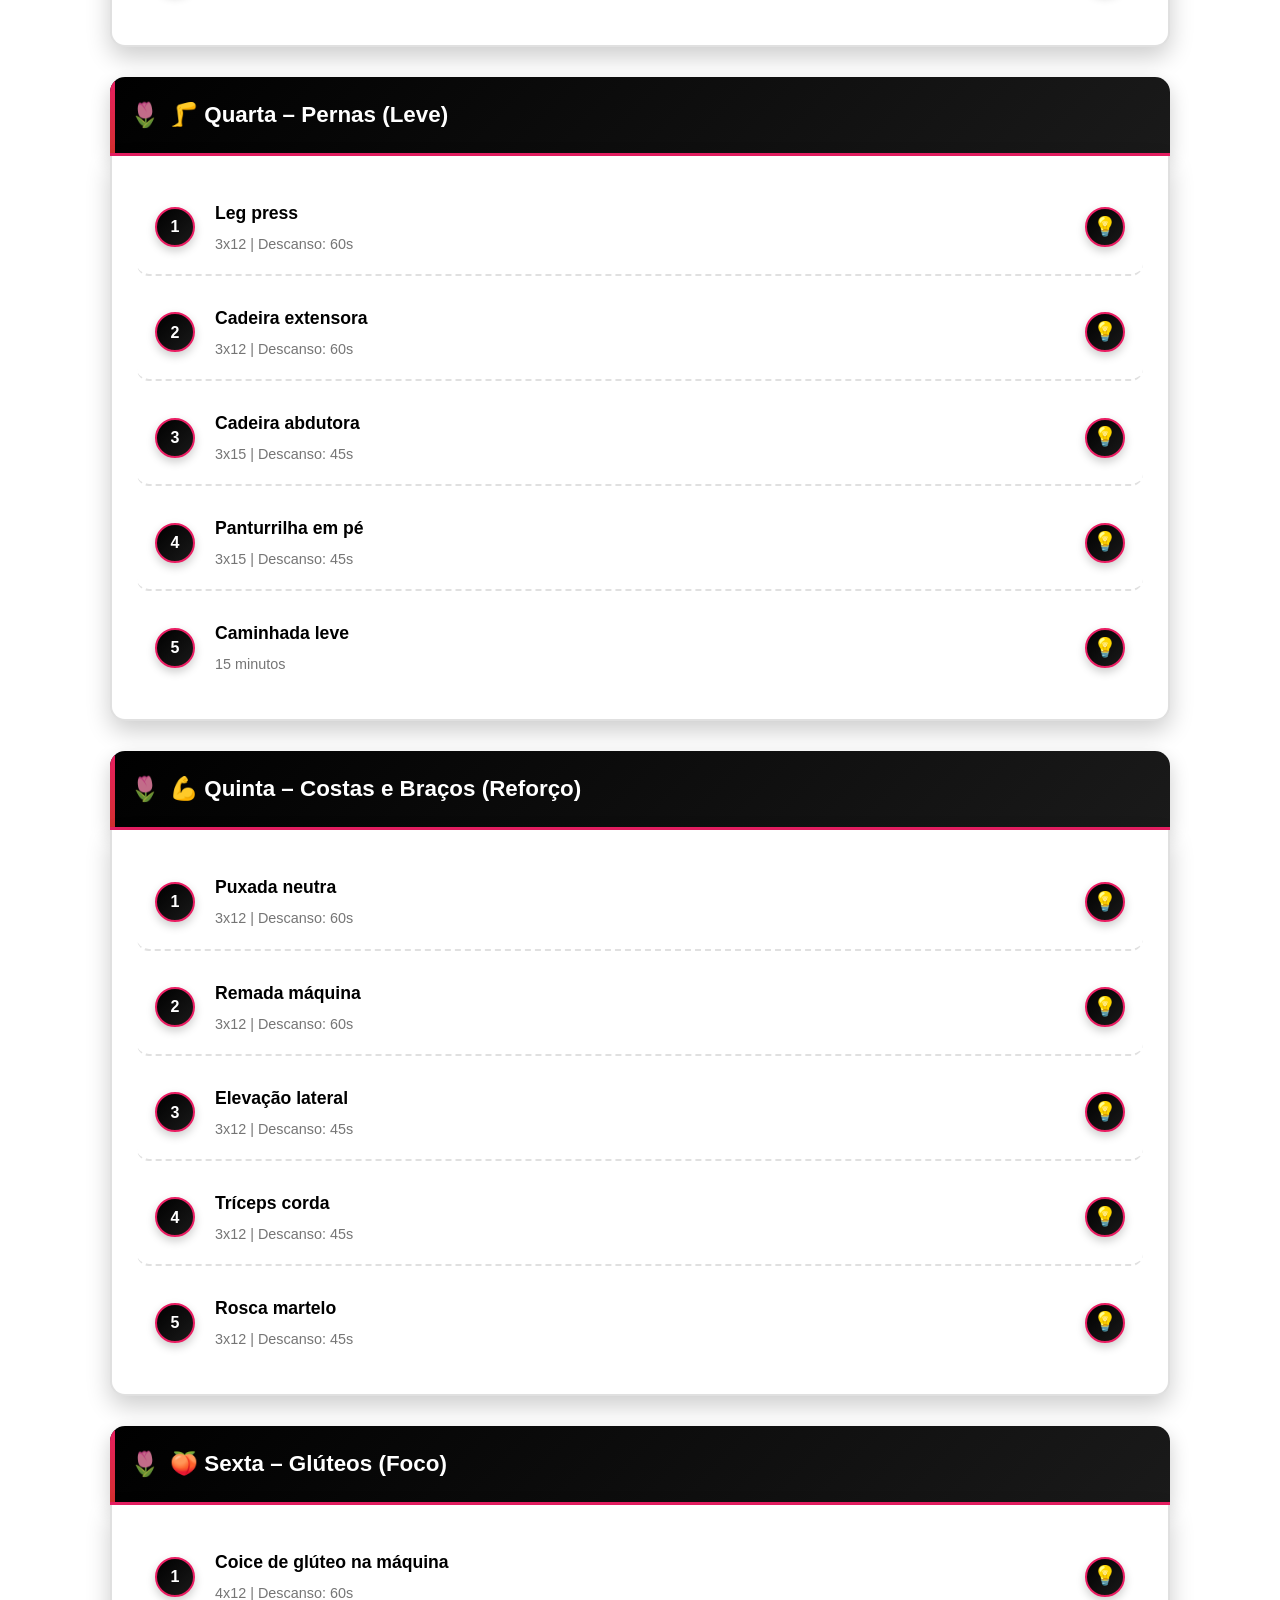
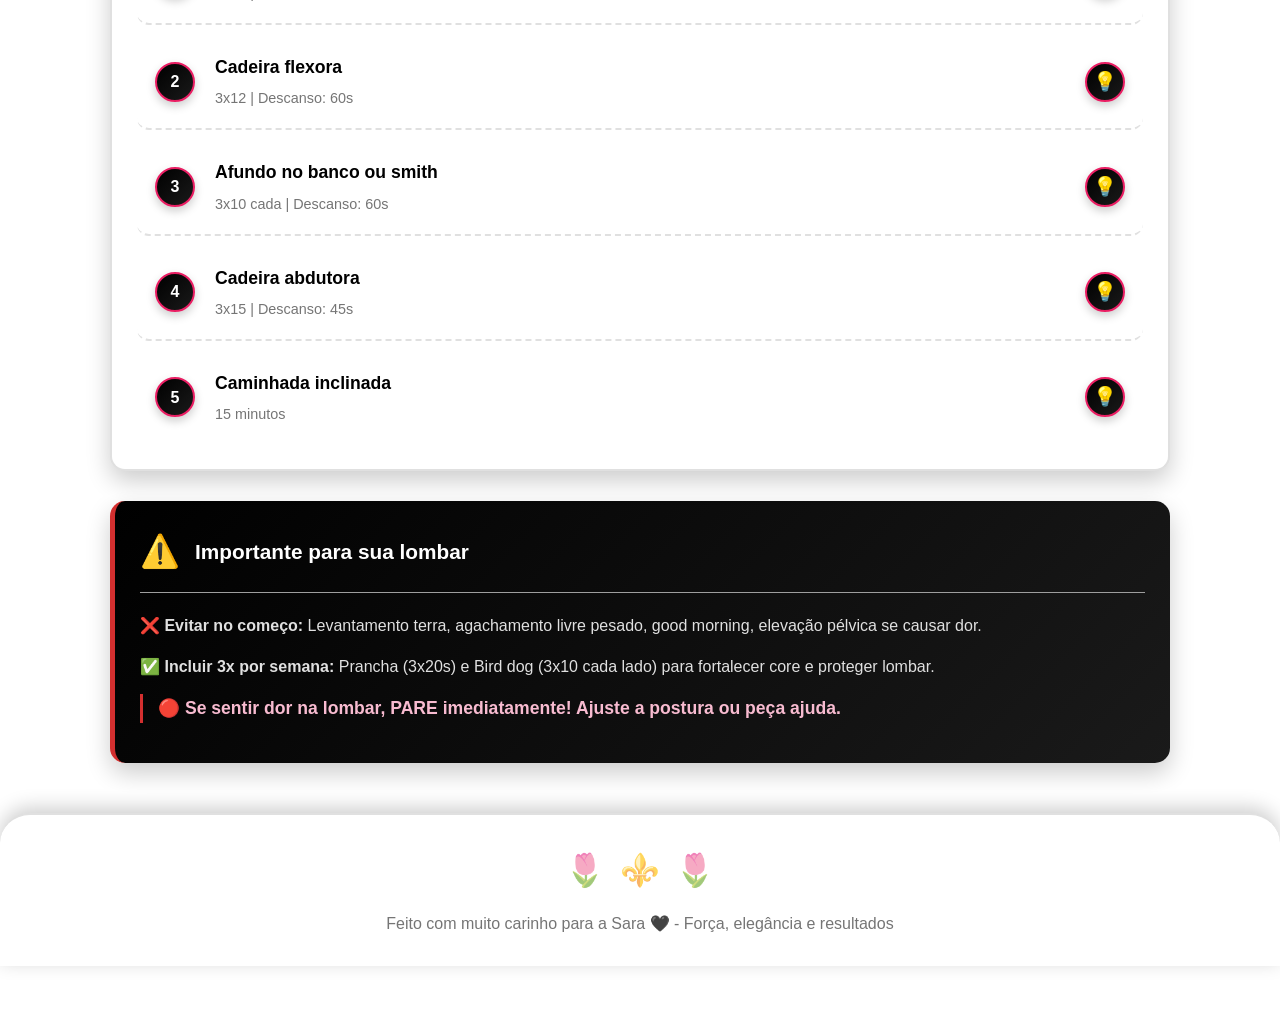
==== commit f9298d11: "Fix duplicate head tags in index.html Removed duplicate head tags and ensured proper structure." ====
--- a/index.html
+++ b/index.html
@@ -1,9 +1,7 @@
 <!DOCTYPE html>
 <html lang="pt-br">
 <head>
-    <link rel="apple-touch-icon" href="/Treino_Sarah/icons/icon-192x192.png">
-    <link rel="icon" type="image/png" sizes="192x192" href="/Treino_Sarah/icons/icon-192x192.png">
-    <link rel="icon" type="image/png" sizes="512x512" href="/Treino_Sarah/icons/icon-512x512.png"
+<head>
     <meta charset="UTF-8">
     <meta name="viewport" content="width=device-width, initial-scale=1.0, maximum-scale=1.0, user-scalable=yes">
     <title>Treino da Sara</title>
@@ -11,6 +9,12 @@
     <link rel="manifest" href="manifest.json">
     <meta name="theme-color" content="#000000">
     <meta name="description" content="Treino personalizado para a Sara - Força, elegância e resultados">
+    
+    <!-- ÍCONES PARA O PWA -->
+    <link rel="apple-touch-icon" href="/Treino_Sarah/icons/icon-192x192.png">
+    <link rel="icon" type="image/png" sizes="192x192" href="/Treino_Sarah/icons/icon-192x192.png">
+    <link rel="icon" type="image/png" sizes="512x512" href="/Treino_Sarah/icons/icon-512x512.png">
+</head>
 </head>
 <body class="pagina-index">
     <!-- Tela de carregamento -->
@@ -253,3 +257,4 @@
 </body>
 
 </html>
+
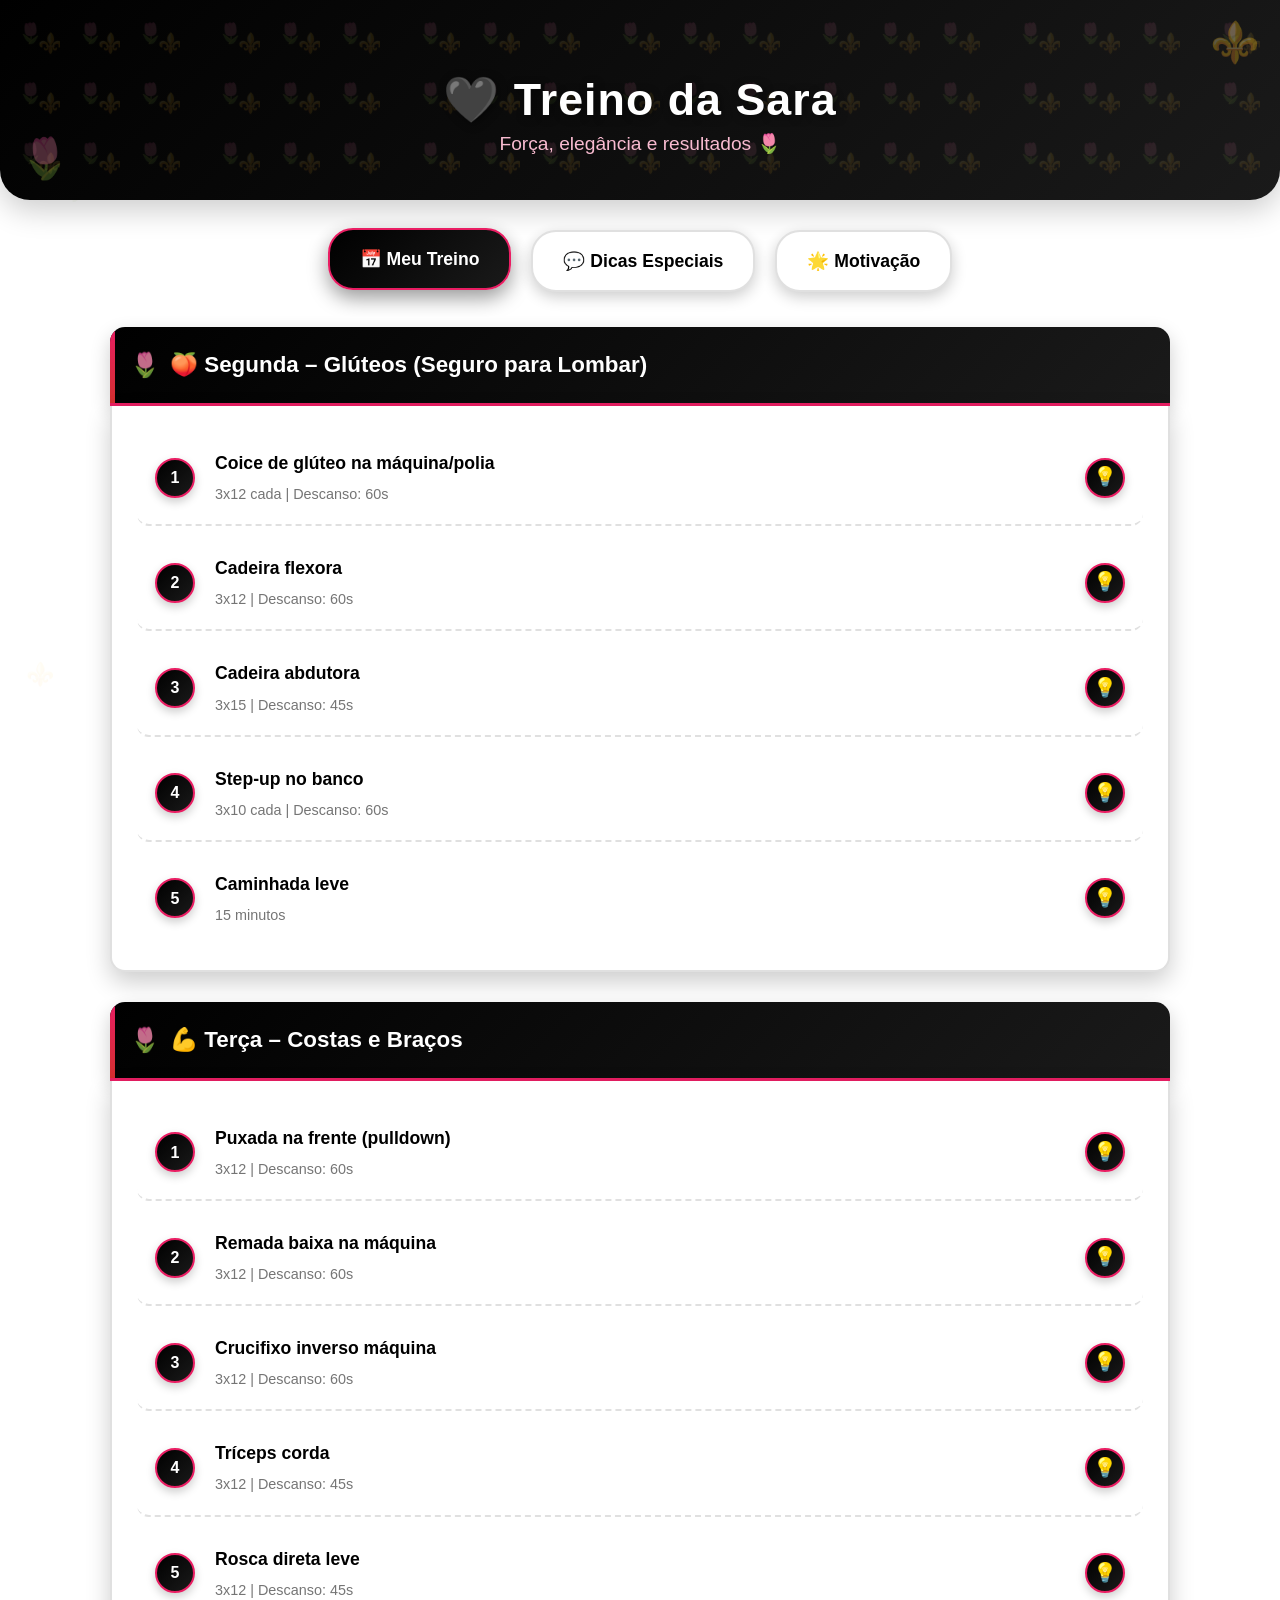
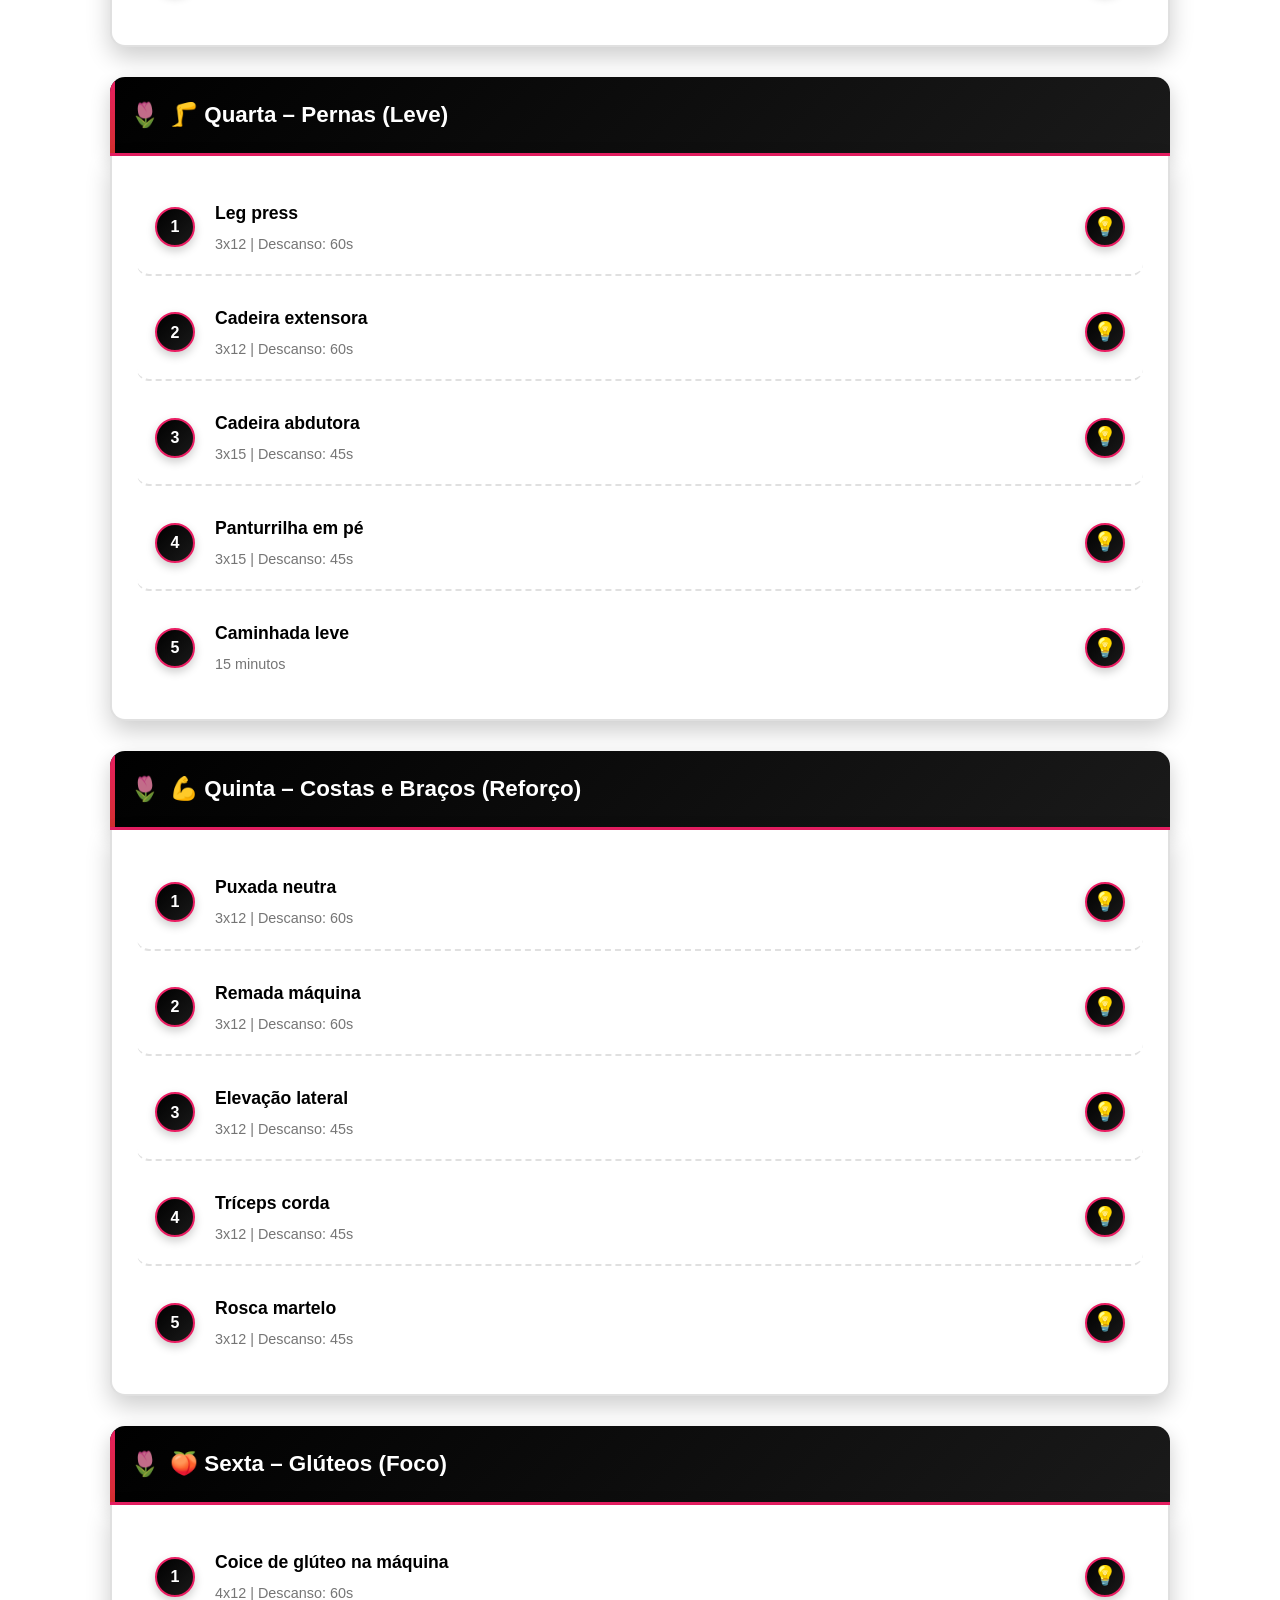
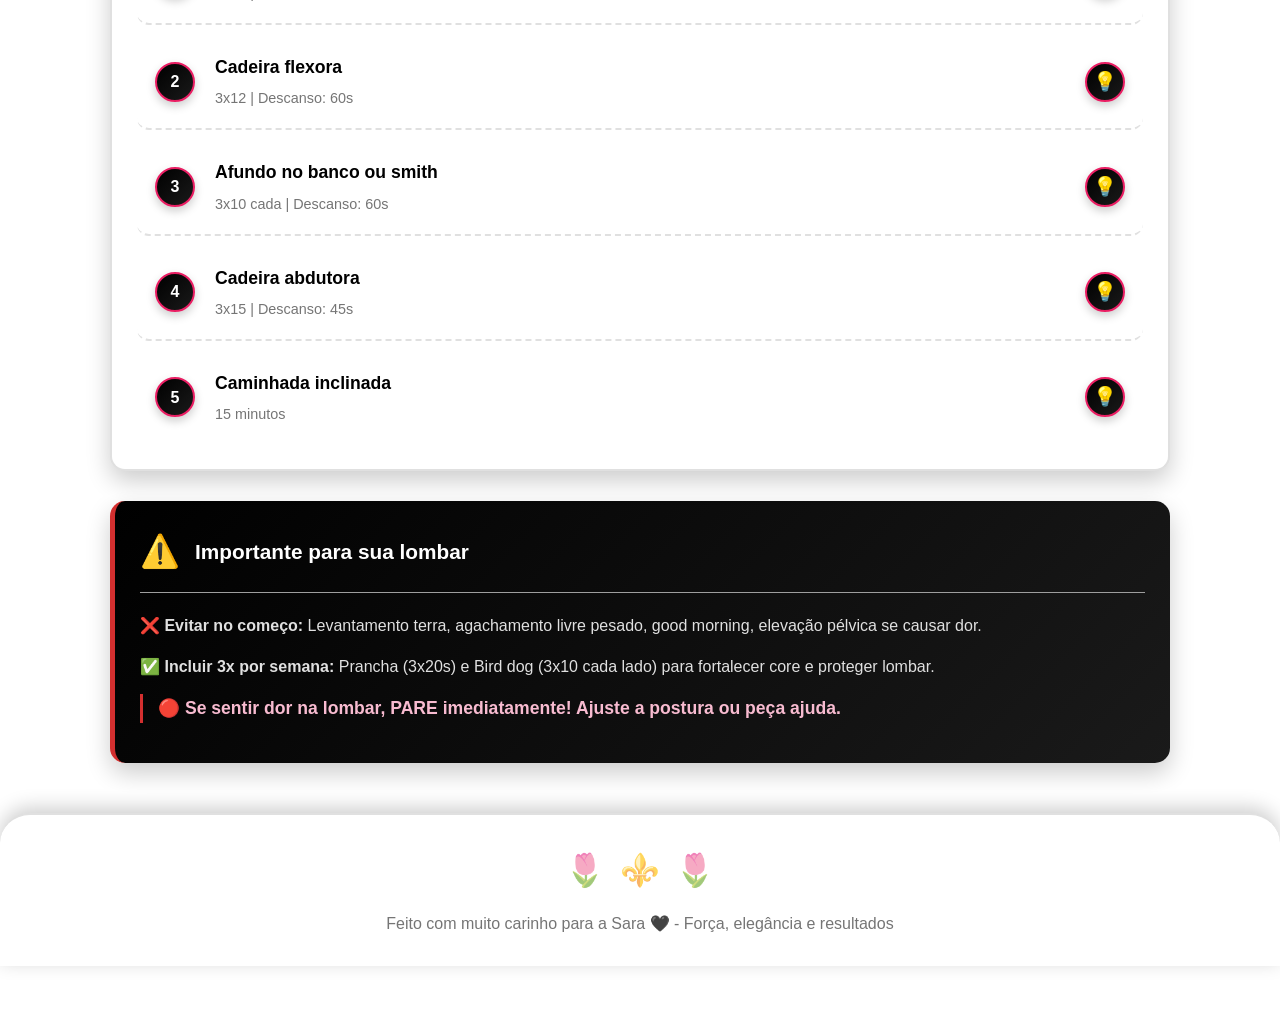
==== commit 1d376440: "Fix HTML structure and update icon paths" ====
--- a/index.html
+++ b/index.html
@@ -1,5 +1,6 @@
 <!DOCTYPE html>
 <html lang="pt-br">
+<head>
 <head>
 <head>
     <meta charset="UTF-8">
@@ -11,9 +12,10 @@
     <meta name="description" content="Treino personalizado para a Sara - Força, elegância e resultados">
     
     <!-- ÍCONES PARA O PWA -->
-    <link rel="apple-touch-icon" href="/Treino_Sarah/icons/icon-192x192.png">
-    <link rel="icon" type="image/png" sizes="192x192" href="/Treino_Sarah/icons/icon-192x192.png">
-    <link rel="icon" type="image/png" sizes="512x512" href="/Treino_Sarah/icons/icon-512x512.png">
+    <link rel="apple-touch-icon" href="/icons/icon-192x192.png">
+    <link rel="icon" type="image/png" sizes="192x192" href="/icons/icon-192x192.png">
+    <link rel="icon" type="image/png" sizes="512x512" href="/icons/icon-512x512.png">
+</head>
 </head>
 </head>
 <body class="pagina-index">
@@ -258,3 +260,4 @@
 
 </html>
 
+
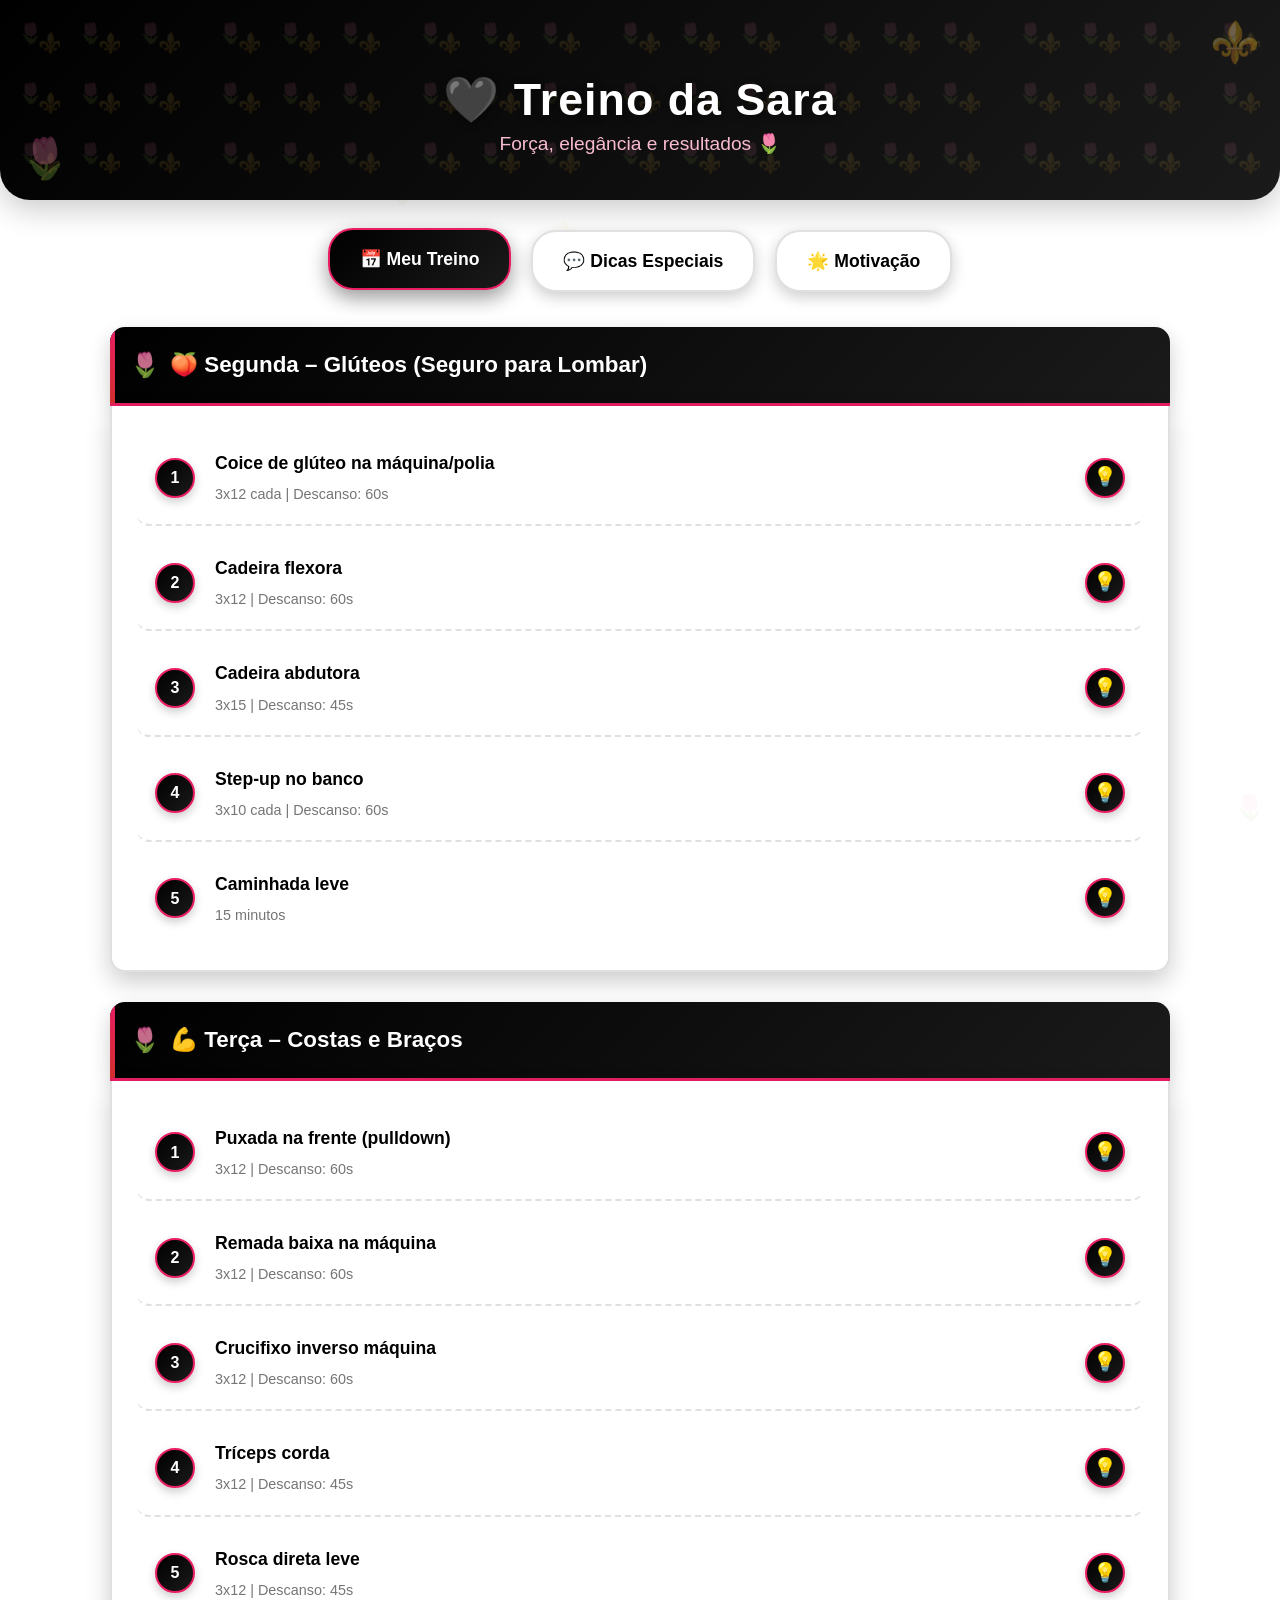
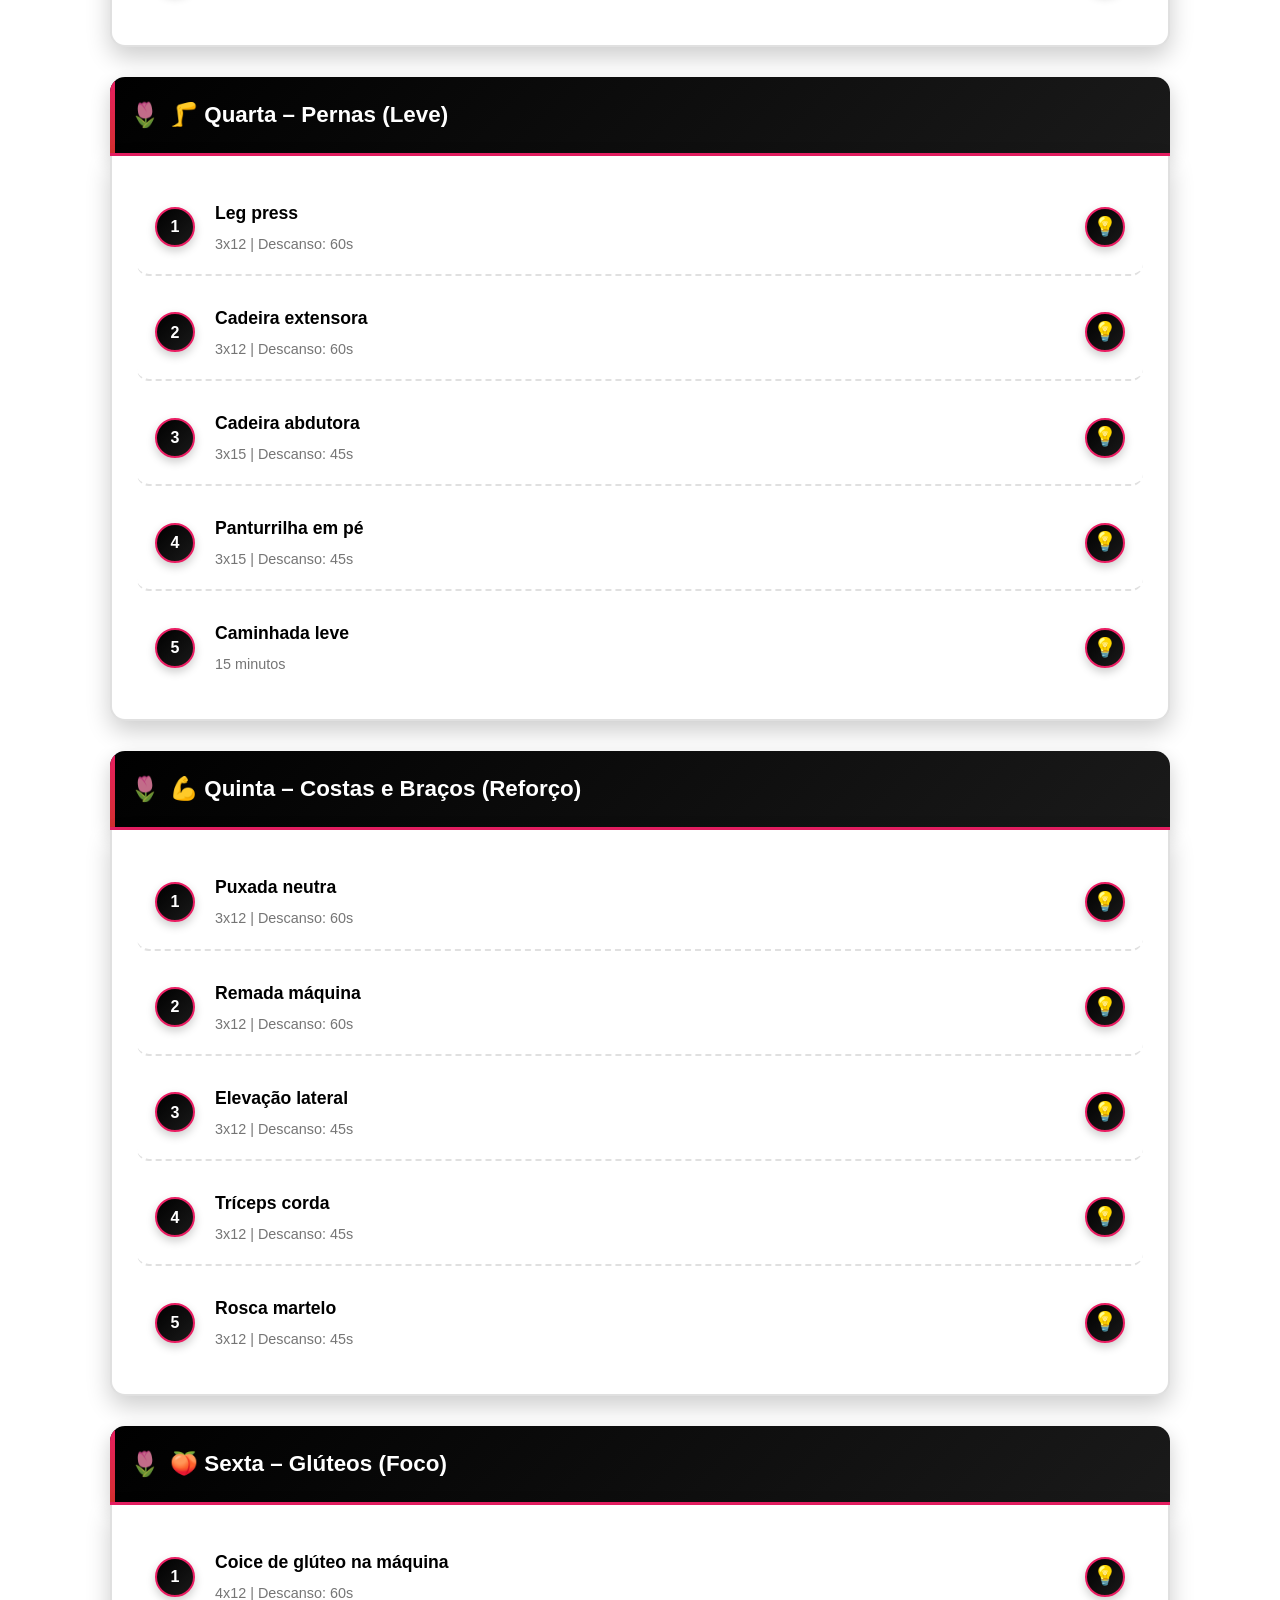
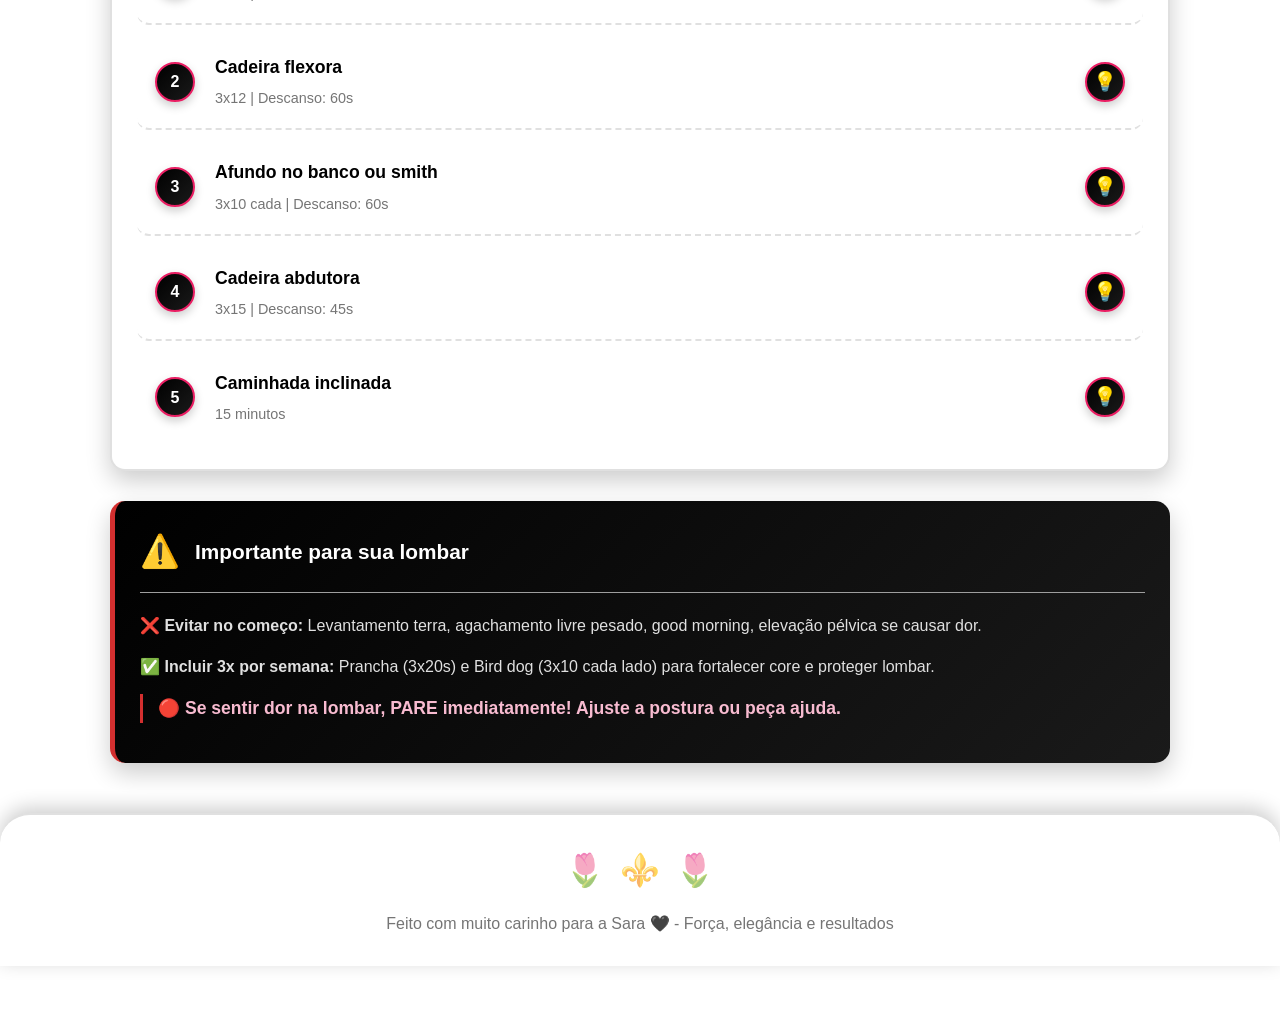
==== commit aac6bb27: "Update index.html" ====
--- a/index.html
+++ b/index.html
@@ -1,7 +1,5 @@
 <!DOCTYPE html>
 <html lang="pt-br">
-<head>
-<head>
 <head>
     <meta charset="UTF-8">
     <meta name="viewport" content="width=device-width, initial-scale=1.0, maximum-scale=1.0, user-scalable=yes">
@@ -16,8 +14,6 @@
     <link rel="icon" type="image/png" sizes="192x192" href="/icons/icon-192x192.png">
     <link rel="icon" type="image/png" sizes="512x512" href="/icons/icon-512x512.png">
 </head>
-</head>
-</head>
 <body class="pagina-index">
     <!-- Tela de carregamento -->
     <div id="loading-screen" class="loading">
@@ -261,3 +257,4 @@
 </html>
 
 
+
